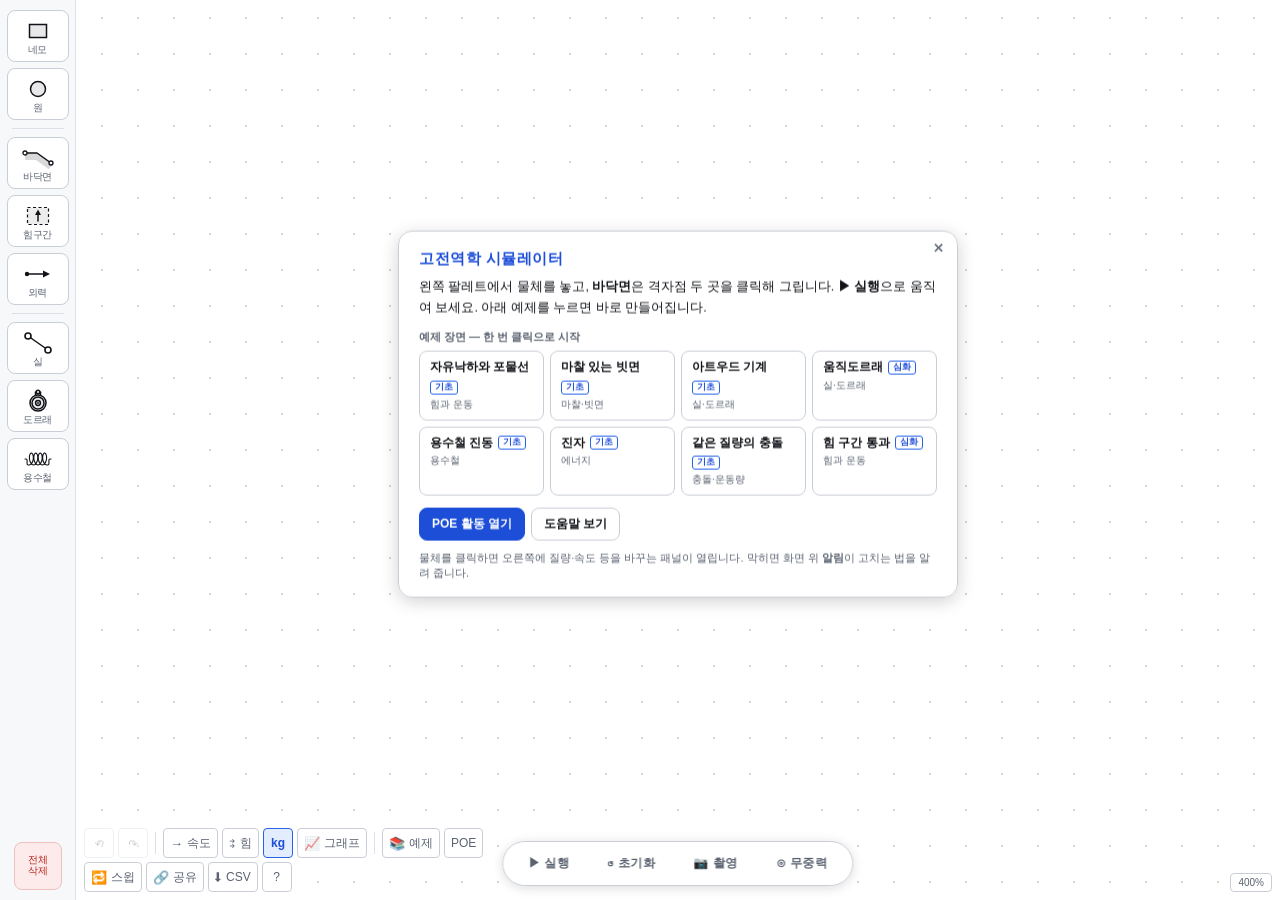
==== index.html @ 8aaa95f7 "Feat: 종합 교육용 웹앱으로 확장 — 안내·측정·그래프·POE·스윕·문서 (로드맵 1~4단계) 1단계 기반 - 이벤트 버스(events.js), 장면 DSL·직렬화(scene." ====
<!DOCTYPE html>
<html lang="ko">
<head>
  <meta charset="UTF-8">
  <meta name="viewport" content="width=device-width,initial-scale=1.0,user-scalable=no">
  <title>고전역학 시뮬레이터 — 중력·마찰·실/도르래·용수철 2D 물리 실험</title>

  <!-- ════════════════════════════════════════════════════════════════
       문서 정보 (검색 결과 · 링크 미리보기 · 브라우저 탭)
         canonical/og:url 은 절대 URL 이어야 미리보기가 동작한다.
       ════════════════════════════════════════════════════════════════ -->
  <meta name="description" content="캔버스에 물체·바닥면·빗면을 놓고 실·도르래·용수철·외력으로 이으면 중력·마찰·충돌·장력을 실시간으로 계산하는 2D 고전역학 시뮬레이터. 속도·힘 벡터와 시간 그래프, 예측·관찰·설명(POE) 활동, 수능 물리 문항 작도 규격 내보내기. 빌드 도구나 설치 없이 브라우저에서 바로 실행됩니다.">
  <meta name="keywords" content="고전역학 시뮬레이터,물리 시뮬레이션,뉴턴 역학,중력,마찰력,충돌,장력,도르래,용수철,훅의 법칙,빗면,운동량,역학적 에너지,수능 물리,물리 교육">
  <meta name="author" content="양세훈">
  <meta name="theme-color" content="#1d4ed8">
  <meta name="color-scheme" content="light">
  <link rel="canonical" href="https://shy.ai.kr/mechanics_simulation/">

  <!-- 파비콘 · 홈 화면 아이콘 -->
  <link rel="icon" href="assets/favicon.ico" sizes="any">
  <link rel="icon" type="image/png" sizes="32x32" href="assets/favicon-32.png">
  <link rel="apple-touch-icon" href="assets/apple-touch-icon.png">
  <meta name="apple-mobile-web-app-title" content="고전역학">

  <!-- Open Graph (카카오톡·페이스북 등 링크 미리보기) -->
  <meta property="og:type"        content="website">
  <meta property="og:site_name"   content="고전역학 시뮬레이터">
  <meta property="og:title"       content="고전역학 시뮬레이터">
  <meta property="og:description" content="물체를 놓고 실·도르래·용수철로 이으면 중력·마찰·충돌·장력을 실시간 계산합니다. 벡터·그래프·POE 활동. 수능 물리 문항 작도 규격.">
  <meta property="og:url"         content="https://shy.ai.kr/mechanics_simulation/">
  <meta property="og:image"       content="https://shy.ai.kr/mechanics_simulation/assets/og-image.png">
  <meta property="og:image:width"  content="1200">
  <meta property="og:image:height" content="630">
  <meta property="og:locale"      content="ko_KR">

  <!-- Twitter/X 카드 -->
  <meta name="twitter:card"        content="summary_large_image">
  <meta name="twitter:title"       content="고전역학 시뮬레이터">
  <meta name="twitter:description" content="중력·마찰·충돌·장력 실시간 계산. 빗면·실/도르래·용수철·외력. 벡터·그래프·POE. 수능 물리 문항 작도 규격.">
  <meta name="twitter:image"       content="https://shy.ai.kr/mechanics_simulation/assets/og-image.png">

  <!-- ════════════════════════════════════════════════════════════════
       스타일시트 (css/) — 링크 순서 = 캐스케이드 순서, responsive 는 마지막.
         ?v= 는 캐시 버스터 — 배포 때 날짜를 올리면 GitHub Pages 캐시가 갱신된다.
       ════════════════════════════════════════════════════════════════ -->
  <link rel="stylesheet" href="css/tokens.css?v=20260908c">        <!-- 디자인 토큰 -->
  <link rel="stylesheet" href="css/base.css?v=20260908c">          <!-- 리셋 · 레이아웃 -->
  <link rel="stylesheet" href="css/sidebar.css?v=20260908c">       <!-- 팔레트 -->
  <link rel="stylesheet" href="css/canvas.css?v=20260908c">        <!-- 캔버스 · 줌 · 실행 배지 · 배속 -->
  <link rel="stylesheet" href="css/controls.css?v=20260908c">      <!-- 하단 pill · 툴바 -->
  <link rel="stylesheet" href="css/panel.css?v=20260908c">         <!-- 속성 패널 -->
  <link rel="stylesheet" href="css/modal.css?v=20260908c">         <!-- 키패드 · 확인 대화상자 -->
  <link rel="stylesheet" href="css/overlays.css?v=20260908c">      <!-- 토스트 · 시작 카드 · 갤러리 · 상태 알림 · 도움말 -->
  <link rel="stylesheet" href="css/responsive.css?v=20260908c">    <!-- 모바일 (≤480px) -->
</head>
<body>

  <!-- 모바일 전용: 햄버거 버튼 + 사이드바 배경 딤 (데스크톱에서는 CSS로 숨김) -->
  <button id="hamburger-btn" aria-label="메뉴 열기"><span></span><span></span><span></span></button>
  <div id="sidebar-overlay"></div>

  <!-- 앱 래퍼 -->
  <div id="app-wrapper">

    <!-- 사이드바 (팔레트) -->
    <!-- 팔레트: 각 도구가 '무엇을 만드는지' 그대로 그린 아이콘 + 글자 라벨.
         아이콘은 캔버스 렌더와 같은 수능 작도 규격(검정 선 + 연회색 채움)으로 그려서
         버튼 모양과 실제로 생기는 요소가 일치하게 했다. -->
    <div id="sidebar-left">
      <div class="palette-item" data-type="rect" title="네모 물체 추가">
        <svg viewBox="0 0 32 26" aria-hidden="true">
          <rect x="7.5" y="6.5" width="17" height="13" class="fill"/>
        </svg>
        <span>네모</span>
      </div>
      <div class="palette-item" data-type="circle" title="원 물체 추가">
        <svg viewBox="0 0 32 26" aria-hidden="true">
          <circle cx="16" cy="13" r="7.5" class="fill"/>
        </svg>
        <span>원</span>
      </div>

      <div class="palette-separator"></div>

      <div class="palette-item" data-mode="floor_draw" title="바닥면 그리기 (두 격자점 클릭)">
        <svg viewBox="0 0 32 26" aria-hidden="true">
          <path d="M3 8 L15 8 L29 18" class="band"/>
          <path d="M3 8 L15 8 L29 18" class="line"/>
          <circle cx="3" cy="8" r="2" class="dot"/><circle cx="29" cy="18" r="2" class="dot"/>
        </svg>
        <span>바닥면</span>
      </div>
      <div class="palette-item" data-type="forceZone" title="힘 구간 추가 (구간 안에서 일정한 힘)">
        <svg viewBox="0 0 32 26" aria-hidden="true">
          <rect x="5.5" y="4.5" width="21" height="17" class="zone"/>
          <path d="M16 18 L16 10" class="line"/>
          <path d="M16 6.5 L19 12 L13 12 Z" class="solid"/>
        </svg>
        <span>힘구간</span>
      </div>
      <div class="palette-item" data-type="extforce" title="외력 추가 (실로 물체를 당김)">
        <svg viewBox="0 0 32 26" aria-hidden="true">
          <circle cx="5" cy="13" r="2.2" class="solid"/>
          <path d="M5 13 L22 13" class="line"/>
          <path d="M28 13 L21 16.4 L21 9.6 Z" class="solid"/>
        </svg>
        <span>외력</span>
      </div>

      <div class="palette-separator"></div>

      <div class="palette-item" data-mode="rope_draw" title="실 그리기 (앵커 두 곳 클릭)">
        <svg viewBox="0 0 32 26" aria-hidden="true">
          <path d="M6 6 L26 20" class="line"/>
          <circle cx="6" cy="6" r="3" class="anchor"/><circle cx="26" cy="20" r="3" class="anchor"/>
        </svg>
        <span>실</span>
      </div>
      <div class="palette-item" data-type="pulley" title="도르래 추가">
        <svg viewBox="0 0 32 26" aria-hidden="true">
          <path d="M13.5 4 L13.5 11 M18.5 4 L18.5 11" class="line"/>
          <circle cx="16" cy="4" r="1.8" class="fill"/>
          <circle cx="16" cy="15" r="8" class="fill"/>
          <circle cx="16" cy="15" r="6" class="line-only"/>
          <circle cx="16" cy="15" r="2.4" class="fill"/>
          <circle cx="16" cy="15" r="0.9" class="solid"/>
        </svg>
        <span>도르래</span>
      </div>
      <div class="palette-item" data-type="spring" title="용수철 추가">
        <svg viewBox="0 0 32 26" aria-hidden="true">
          <!-- 실제 렌더와 같은 svgCoil() 로 뽑은 코일 path (지그재그 아님) -->
          <path class="coil" d="M 3 13 L 3.936 13 Q 5.08 13 5.08 14.144 L 5.08 17.856 Q 5.08 19 6.224 19 L 7.16 19 L 8.584 18.543 L 9.834 17.243 L 10.76 15.296 L 11.265 13 L 11.313 10.704 L 10.939 8.757 L 10.242 7.457 L 9.37 7 L 8.498 7.457 L 7.801 8.757 L 7.427 10.704 L 7.475 13 L 7.98 15.296 L 8.906 17.243 L 10.156 18.543 L 11.58 19 L 13.004 18.543 L 14.254 17.243 L 15.18 15.296 L 15.685 13 L 15.733 10.704 L 15.359 8.757 L 14.662 7.457 L 13.79 7 L 12.918 7.457 L 12.221 8.757 L 11.847 10.704 L 11.895 13 L 12.4 15.296 L 13.326 17.243 L 14.576 18.543 L 16 19 L 17.424 18.543 L 18.674 17.243 L 19.6 15.296 L 20.105 13 L 20.153 10.704 L 19.779 8.757 L 19.082 7.457 L 18.21 7 L 17.338 7.457 L 16.641 8.757 L 16.267 10.704 L 16.315 13 L 16.82 15.296 L 17.746 17.243 L 18.996 18.543 L 20.42 19 L 21.844 18.543 L 23.094 17.243 L 24.02 15.296 L 24.525 13 L 24.573 10.704 L 24.199 8.757 L 23.502 7.457 L 22.63 7 L 21.758 7.457 L 21.061 8.757 L 20.687 10.704 L 20.735 13 L 21.24 15.296 L 22.166 17.243 L 23.416 18.543 L 24.84 19 L 25.776 19 Q 26.92 19 26.92 17.856 L 26.92 14.144 Q 26.92 13 28.064 13 L 29 13"/>
        </svg>
        <span>용수철</span>
      </div>
      <button id="btn-clear-all" class="sidebar-danger-btn" title="전체 삭제">전체<br>삭제</button>
    </div>

    <!-- 캔버스 래퍼 -->
    <div id="canvas-wrapper">
      <canvas id="gridCanvas"></canvas>
      <canvas id="mainCanvas"></canvas>
      <div id="zoom-indicator">100%</div>

      <!-- 상태 알림 (편집 상태 경고 + 고치는 법) — guide.js 가 채움 -->
      <div id="status-chip"></div>

      <!-- 시작 카드 (장면이 비었을 때만) — 갤러리는 guide.js 가 채움 -->
      <div id="start-guide">
        <span class="sg-x" id="sg-close" title="닫기">✕</span>
        <div class="sg-title">고전역학 시뮬레이터</div>
        <div class="sg-lead">왼쪽 팔레트에서 물체를 놓고, <b>바닥면</b>은 격자점 두 곳을 클릭해 그립니다. <b>▶ 실행</b>으로 움직여 보세요. 아래 예제를 누르면 바로 만들어집니다.</div>
        <div class="sg-sub">예제 장면 — 한 번 클릭으로 시작</div>
        <div class="gal-grid" id="sg-gallery"></div>
        <div class="sg-btns">
          <button class="sg-btn primary" id="sg-poe">POE 활동 열기</button>
          <button class="sg-btn" id="sg-help">도움말 보기</button>
        </div>
        <div class="sg-foot">물체를 클릭하면 오른쪽에 질량·속도 등을 바꾸는 패널이 열립니다. 막히면 화면 위 <b>알림</b>이 고치는 법을 알려 줍니다.</div>
      </div>

      <!-- 툴바 (왼쪽 아래): 실행취소 묶음(EDIT 만) · 표시 토글 · 공유 · 예제 · CSV · 도움말 -->
      <div id="tool-bar">
        <div id="undo-redo">
          <button id="btn-undo" class="ur-btn" title="실행 취소 (Ctrl+Z)" disabled>↶</button>
          <button id="btn-redo" class="ur-btn" title="다시 실행 (Ctrl+Y)" disabled>↷</button>
        </div>
        <div class="tb-sep"></div>
        <button class="tb-btn" id="tb-vectors" title="속도 벡터 표시/숨김 (v)"><span class="tb-ico">→</span>속도</button>
        <button class="tb-btn" id="tb-forces"  title="자유물체도 — 중력·수직항력·마찰력·장력·알짜힘 화살표"><span class="tb-ico">⇉</span>힘</button>
        <button class="tb-btn active" id="tb-labels" title="값 라벨(질량·k·힘) 표시/숨김 — 끄면 빈 문항 그림이 됩니다">kg</button>
        <button class="tb-btn" id="tb-graph"   title="시간 그래프 패널 (y·x·v·a·E – t) 열기/닫기"><span class="tb-ico">📈</span>그래프</button>
        <div class="tb-sep"></div>
        <button class="tb-btn" id="tb-gallery" title="예제 장면 갤러리 — 대표 상황 8개를 한 번에 불러옵니다"><span class="tb-ico">📚</span>예제</button>
        <button class="tb-btn" id="tb-poe"     title="예측·관찰·설명 (POE) — 오개념 진단 활동 24개 + 해설 8개">POE</button>
        <button class="tb-btn" id="tb-sweep"   title="파라미터 스윕 — 변수 하나를 여러 값으로 자동 반복해 표·그래프로"><span class="tb-ico">🔁</span>스윕</button>
        <button class="tb-btn" id="tb-share"   title="공유 링크 복사 — 이 장면이 URL 에 담깁니다"><span class="tb-ico">🔗</span>공유</button>
        <button class="tb-btn" id="tb-csv"     title="실행 중 기록된 시계열(위치·속도·가속도·에너지)을 CSV 로 저장"><span class="tb-ico">⬇</span>CSV</button>
        <button class="tb-btn" id="tb-help"    title="도움말 — 조작법·모드·단축키 (?)">?</button>
      </div>

      <!-- 하단 컨트롤 → 떠있는 mode-bar pill (canvas-wrapper 기준 absolute) -->
      <div id="controls-bottom">
        <button class="ctrl-btn" id="btn-run">▶ 실행</button>
        <button class="ctrl-btn" id="btn-reset">↺ 초기화</button>
        <button class="ctrl-btn" id="btn-capture">📷 촬영</button>
        <button class="ctrl-btn" id="btn-gravity">⊙ 무중력</button>
      </div>
    </div>

    <!-- 속성 패널 (기본 hidden) -->
    <div id="panel-right">
      <div class="panel-label">속성</div>
    </div>

  </div>

  <!-- ════════════════════════════════════════════════════════════════
       떠 있는 패널 — 도움말 · 장면 갤러리 (오른쪽 위, position:fixed)
       ════════════════════════════════════════════════════════════════ -->
  <div id="help-panel" class="fl-panel">
    <div class="tp-title"><span>도움말</span><span class="tp-close" id="help-close-btn">✕</span></div>
    <div class="hp-body">
      <div class="hp-h">1. 장면 만들기</div>
      <ul>
        <li>팔레트의 <b>네모 · 원</b>을 누르면 화면 가운데에 물체가 생깁니다. 끌어서 옮기고, 오른쪽 아래 점을 끌어 크기를 바꿉니다.</li>
        <li><b>바닥면</b>을 고른 뒤 격자점 두 곳을 클릭하면 선이 생깁니다. 왼쪽→오른쪽으로 그리면 윗면이 실체면입니다. 속성에서 곡선·마찰로 바꿀 수 있습니다.</li>
        <li><b>실</b>을 고른 뒤 앵커(●) 두 곳을 차례로 클릭합니다. 도르래 가장자리에 걸면 도르래를 지나는 실이 됩니다.</li>
        <li>물체를 클릭하면 오른쪽 패널에 질량·초기 속도·반발계수가 나옵니다. 값을 누르면 키패드가 열립니다.</li>
        <li>물체를 <b>바닥면 근처로 끌면</b> 그 면에 자석처럼 얹히고 빗면이면 기울어집니다.</li>
      </ul>
      <div class="hp-h">2. 실행</div>
      <table class="hp-t">
        <tr><td>▶ 실행</td><td>t = 0 부터 움직입니다. 다시 누르면 일시정지, 또 누르면 재개.</td></tr>
        <tr><td>↺ 초기화</td><td>실행 전 상태로 되돌립니다. 직전 실행의 궤적·그래프는 잔상으로 남습니다.</td></tr>
        <tr><td>배속</td><td>오른쪽 아래 버튼. 0.25x·0.5x 로 느리게, 100x 로 빠르게.</td></tr>
        <tr><td>⏭ 한 스텝</td><td>일시정지 중 1/60 초만 진행 — 충돌 순간을 한 컷씩.</td></tr>
        <tr><td>⊙ 무중력</td><td>중력을 끄고 켭니다.</td></tr>
        <tr><td>📷 촬영</td><td>흰 바탕·검정 선 SVG 로 저장 — 시험지에 그대로 붙일 수 있습니다.</td></tr>
      </table>
      <div class="hp-h">3. 툴바 (왼쪽 아래)</div>
      <table class="hp-t">
        <tr><td>📚 예제</td><td>대표 상황 8개 — 빗면·아트우드·움직도르래·용수철·진자·충돌·힘구간.</td></tr>
        <tr><td>→ 속도 · ⇉ 힘</td><td>속도 벡터 · 자유물체도(중력·수직항력·마찰력·장력·알짜힘).</td></tr>
        <tr><td>kg</td><td>값 라벨 켬/끔 — 끄고 촬영하면 값이 빠진 빈 문항 그림.</td></tr>
        <tr><td>📈 그래프</td><td>y·x·v·a·E – t 시간 그래프. 초기화 뒤 다시 실행하면 이전 실행이 점선으로 겹친다.</td></tr>
        <tr><td>POE</td><td>예측 → 관찰 → 설명. 오개념 진단 24문항 + 장면 해설 8개. 결과 CSV.</td></tr>
        <tr><td>🔁 스윕</td><td>변수 하나를 여러 값으로 자동 반복 → 표·그래프 (심화 탐구).</td></tr>
        <tr><td>🔗 공유</td><td>지금 장면을 링크로 복사. 붙여넣으면 그대로 열립니다.</td></tr>
        <tr><td>⬇ CSV</td><td>실행 중 기록된 시각·위치·속도·가속도·에너지를 표로 저장.</td></tr>
      </table>
      <div class="hp-h">4. 단축키와 조작</div>
      <table class="hp-t">
        <tr><td>더블클릭</td><td>네모·용수철·힘구간의 방향 전환</td></tr>
        <tr><td>길게 누르기</td><td>삭제 존이 나타납니다 — 거기로 끌어다 놓으면 삭제</td></tr>
        <tr><td>오른쪽 클릭</td><td>복제 · 방향 전환 · 삭제 메뉴</td></tr>
        <tr><td>Ctrl + Z / Y</td><td>실행 취소 / 다시 실행</td></tr>
        <tr><td>Esc</td><td>그리기 모드·패널 닫기</td></tr>
        <tr><td>휠 / 두 손가락</td><td>확대·축소</td></tr>
        <tr><td>빈 곳 드래그</td><td>화면 이동 (실행 중에도)</td></tr>
        <tr><td>?</td><td>이 도움말</td></tr>
      </table>
      <div class="hp-h">5. 막혔을 때</div>
      <ul>
        <li>실행했는데 아무 일도 없다면 화면 위쪽 <b>알림</b>을 보세요 — 무엇이 잘못됐는지와 고치는 법이 나옵니다.</li>
        <li>물체가 바닥을 뚫고 떨어지면 바닥면을 <b>반대 방향</b>으로 그렸을 가능성이 큽니다. 바닥면은 한쪽 면만 막습니다.</li>
        <li>무엇을 해 볼지 모르겠다면 <b>📚 예제</b>에서 하나를 골라 값을 바꿔 보세요.</li>
      </ul>
    </div>
  </div>

  <!-- POE 패널 (poe.js) — 왼쪽 위, 팔레트 옆 -->
  <div id="poe-panel" class="fl-panel">
    <div class="tp-title"><span>예측 · 관찰 · 설명</span><span class="tp-close" id="poe-close-btn">✕</span></div>
    <div id="poe-body"></div>
  </div>

  <!-- 파라미터 스윕 패널 (sweep.js) -->
  <div id="sweep-panel" class="fl-panel">
    <div class="tp-title"><span>파라미터 스윕</span><span class="tp-close" id="sweep-close-btn">✕</span></div>
    <div class="sw-form">
      <label>바꿀 대상 <select id="sweep-target"></select></label>
      <label>속성 <select id="sweep-prop"></select> <span id="sweep-cur" class="pp-note"></span></label>
      <div class="sw-row"><label>시작 <input type="number" id="sweep-from" step="any" value="1"></label><label>끝 <input type="number" id="sweep-to" step="any" value="5"></label><label>단계 <input type="number" id="sweep-steps" min="2" max="24" value="5"></label></div>
      <label>측정 물체 <select id="sweep-body"></select></label>
      <label>물리량 <select id="sweep-q"></select></label>
      <div class="sw-row"><label>언제 <select id="sweep-when"></select></label><label id="sweep-at-wrap">t = <input type="number" id="sweep-at" step="0.1" min="0.1" value="2"> s</label></div>
      <div class="sw-row"><button class="poe-btn poe-primary" id="sweep-run" type="button">스윕 실행</button><button class="poe-btn poe-small" id="sweep-csv" type="button">CSV</button></div>
    </div>
    <canvas id="sweep-canvas" width="340" height="150"></canvas>
    <div id="sweep-table"></div>
    <div class="pp-note">값마다 장면을 화면 없이 돌려 측정합니다. 표의 줄을 누르면 그 조건이 장면에 적용됩니다.</div>
  </div>

  <!-- 시간 그래프 패널 (graph.js) -->
  <div id="graph-panel" class="fl-panel">
    <div class="tp-title"><span>시간 그래프</span><span class="tp-close" id="graph-close-btn">✕</span></div>
    <div id="graph-tabs" class="g-tabs"></div>
    <canvas id="graph-canvas" width="340" height="190"></canvas>
    <div id="graph-legend" class="g-legend"></div>
    <div class="pp-note">y·x 는 물체 중심의 물리 좌표(격자 맨 아래 = 0), PE 기준은 가장 낮은 바닥면, a 는 한 스텝의 Δv/dt. 초기화하면 이 실행이 점선 잔상으로 남아 다음 실행과 비교됩니다.</div>
  </div>

  <div id="gallery-panel" class="fl-panel">
    <div class="tp-title"><span>예제 장면</span><span class="tp-close" id="gallery-close-btn">✕</span></div>
    <div class="gal-intro">누르면 지금 장면을 대신해 불러옵니다 (Ctrl+Z 로 되돌릴 수 있습니다).</div>
    <div class="gal-grid"></div>
  </div>

  <!-- 전역 토스트 -->
  <div id="toast"></div>

  <!-- ════════════════════════════════════════════════════════════════
       스크립트 (js/) — 클래식 스크립트, 선언 순서 = 의존 순서. 순서 변경 금지.
       ════════════════════════════════════════════════════════════════ -->
  <script src="js/config.js?v=20260908c"></script>        <!-- CONFIG · VIEWPORT · STATE · DOM 참조 -->
  <script src="js/events.js?v=20260908c"></script>        <!-- 이벤트 버스 -->
  <script src="js/coords.js?v=20260908c"></script>        <!-- 좌표 변환 -->
  <script src="js/svg-shapes.js?v=20260908c"></script>    <!-- 수능 작도 규격 도형 -->
  <script src="js/canvas.js?v=20260908c"></script>        <!-- 캔버스 초기화 · 격자 -->
  <script src="js/render.js?v=20260908c"></script>        <!-- 렌더 루프 -->
  <script src="js/elements.js?v=20260908c"></script>      <!-- 요소 클래스 -->
  <script src="js/hit-test.js?v=20260908c"></script>      <!-- 히트 테스트 -->
  <script src="js/interaction.js?v=20260908c"></script>   <!-- 포인터 · 키보드 -->
  <script src="js/ui-controls.js?v=20260908c"></script>   <!-- 팔레트 · 하단 버튼 · 배속 -->
  <script src="js/physics.js?v=20260908c"></script>       <!-- 물리 · 검증 -->
  <script src="js/series.js?v=20260908c"></script>        <!-- 시계열 기록 · CSV -->
  <script src="js/overlay.js?v=20260908c"></script>       <!-- 속도·힘 벡터 · 잔상 궤적 오버레이 -->
  <script src="js/capture.js?v=20260908c"></script>       <!-- SVG 촬영 -->
  <script src="js/modal.js?v=20260908c"></script>         <!-- 키패드 · 확인 대화상자 -->
  <script src="js/measure.js?v=20260908c"></script>       <!-- 측정값 (패널 하단, 실행 중 갱신) -->
  <script src="js/panel.js?v=20260908c"></script>         <!-- 속성 패널 -->
  <script src="js/history.js?v=20260908c"></script>       <!-- 실행취소 -->
  <script src="js/scene.js?v=20260908c"></script>         <!-- 장면 직렬화 · DSL · 뷰 맞춤 -->
  <script src="js/scenes.js?v=20260908c"></script>        <!-- 장면 갤러리 -->
  <script src="js/share.js?v=20260908c"></script>         <!-- 공유 링크 -->
  <script src="js/headless.js?v=20260908c"></script>      <!-- 화면 없이 장면 돌려 측정 -->
  <script src="js/poe-data.js?v=20260908c"></script>      <!-- POE 활동 데이터 -->
  <script src="js/poe.js?v=20260908c"></script>           <!-- POE 엔진 -->
  <script src="js/sweep.js?v=20260908c"></script>         <!-- 파라미터 스윕 -->
  <script src="js/graph.js?v=20260908c"></script>         <!-- 시간 그래프 패널 -->
  <script src="js/toolbar.js?v=20260908c"></script>       <!-- 표시 토글 -->
  <script src="js/guide.js?v=20260908c"></script>         <!-- 시작 카드 · 갤러리 · 상태 알림 · 도움말 · 토스트 -->
  <script src="js/boot.js?v=20260908c"></script>          <!-- 부트스트랩 -->
</body>
</html>
---- css/tokens.css ----
/* ════════════════════════════════════════════════════════════════
 * 디자인 토큰 (CSS Custom Properties)
 * ──────────────────────────────────────────────────────────────
 * 수능 지면(paper) 테마 — 2022~2026 수능 물리학 문항 그림은
 * 흰 바탕에 검정 선 + 회색 채움뿐이다. 캔버스를 그 지면과 똑같이
 * 맞추고, UI 크롬만 밝은 회색 계열로 둔다.
 * 토큰 이름은 형제 프로젝트 circuit_simulation 과 같다 — 두 앱이
 * 컴포넌트 CSS 를 그대로 나눠 쓸 수 있게. 예전 이름은 아래에서 별칭으로 유지.
 * ════════════════════════════════════════════════════════════════ */
:root {
  /* ── 배경 계열 ── */
  --bg-app:        #eceef1;   /* 앱 전체 배경 (지면 바깥) */
  --bg-stage:      #ffffff;   /* 캔버스 무대 = 흰 지면 */
  --bg-sidebar:    #f7f8fa;   /* 사이드바 */
  --bg-item:       #ffffff;   /* 사이드바 아이템 */
  --bg-panel:      rgba(255,255,255,0.98);   /* 속성 패널 */
  --bg-panel-deep: rgba(255,255,255,0.99);   /* 그래프·도움말 패널 */
  --bg-glass:      rgba(255,255,255,0.92);   /* 반투명 버튼 */
  --bg-popup:      rgba(255,255,255,0.99);   /* 값 입력 팝업 */
  --bg-ctx:        rgba(255,255,255,0.99);   /* 컨텍스트 메뉴 */

  /* ── 테두리 계열 ── */
  --border-dim:    #dde1e7;
  --border-base:   #c9ced6;
  --border-item:   #c9ced6;
  --border-active: #2563eb;
  --border-focus:  #3b82f6;

  /* ── 텍스트 계열 ── */
  --text-base:     #111318;   /* 본문 = 지면 잉크 */
  --text-dim:      #5a6270;
  --text-label:    #6b7482;
  --text-accent:   #1d4ed8;
  --text-accent2:  #2563eb;
  --text-title:    #1d4ed8;

  /* ── 상호작용 ── */
  --btn-h:         #e8ebf0;
  --sel-bg:        #e3edfd;

  /* ── 위험(삭제) 계열 ── */
  --danger-bg:     #fdeaea;
  --danger-border: #f0c0c0;
  --danger-text:   #b42318;

  /* ── 경고·성공 ── */
  --warn-bg:       #fff7e6;
  --warn-border:   #f0d9a8;
  --warn-text:     #8a5a00;
  --ok-bg:         #e6f4ec;
  --ok-border:     #b9e0cb;
  --ok-text:       #128a53;

  /* ── 지면 잉크 (캔버스 작도용 — JS 는 SN 토큰을 쓴다) ── */
  --ink:           #000000;
  --ink-fill:      #e8e8e8;

  /* ── 형태 ── */
  --radius-sm:  4px;
  --radius-md:  8px;
  --radius-lg:  10px;
  --radius-xl:  14px;
  --radius-pill: 36px;

  /* ── 효과 ── */
  --blur:        blur(12px);
  --shadow-panel: 0 2px 10px rgba(0,0,0,0.12);
  --shadow-float: 0 4px 18px rgba(0,0,0,0.18);

  /* ── 서체 — 수능 문항지 조판과 같은 계열 (HyhwpEQ 는 HWP 설치 기기에만) ── */
  --font:      'HyhwpEQ', 'HYhwpEQ', 'Malgun Gothic', '맑은 고딕', sans-serif;
  --font-mono: 'HyhwpEQ', 'HYhwpEQ', 'Malgun Gothic', '맑은 고딕', sans-serif;

  /* ── 레이아웃 치수 ── */
  --sidebar-w:   76px;
  --panel-w:     236px;
  --bottom-h:    56px;
  --btn-size:    36px;

  /* ── 예전 이름 (별칭) — 인라인 스타일·구 컴포넌트 호환 ── */
  --bg:       var(--bg-app);
  --surface:  var(--bg-sidebar);
  --surface2: var(--bg-item);
  --border:   var(--border-base);
  --text:     var(--text-base);
  --accent:   var(--text-accent2);
  --accent2:  var(--border-focus);
  --warn-fg:  var(--warn-text);
}
---- css/base.css ----
/* ════════════════════════════════════════════════════════════════
 * 1. 리셋 & 기본 레이아웃
 * ════════════════════════════════════════════════════════════════ */
*, *::before, *::after { box-sizing: border-box; margin: 0; padding: 0; }

html, body {
  width: 100%; height: 100%;
  overflow: hidden;
  background: var(--bg-app);
  color: var(--text-base);
  font-family: var(--font);
  font-size: 12px;
}

body { display: flex; flex-direction: column; height: 100dvh; }

/* 앱 래퍼: 사이드바 | 캔버스 | 속성 패널 */
#app-wrapper { display: flex; flex-direction: row; flex: 1; min-height: 0; }

button { font-family: var(--font); }
---- css/sidebar.css ----
/* ════════════════════════════════════════════════════════════════
 * 2. 사이드바 (팔레트)
 * ════════════════════════════════════════════════════════════════ */
#sidebar-left {
  width: var(--sidebar-w);
  flex-shrink: 0;
  background: var(--bg-sidebar);
  border-right: 1px solid var(--border-dim);
  display: flex; flex-direction: column; align-items: center;
  padding: 10px 0; gap: 6px;
  overflow-y: auto; overflow-x: hidden;
  z-index: 10;
  scrollbar-width: none;
}
#sidebar-left::-webkit-scrollbar { display: none; }

.palette-item {
  width: 62px; min-height: 52px;
  display: flex; flex-direction: column; align-items: center; justify-content: center;
  gap: 1px; padding: 4px 2px 3px;
  border-radius: var(--radius-md);
  cursor: pointer;
  border: 1px solid var(--border-item);
  background: var(--bg-item);
  color: var(--text-base);
  transition: background 0.12s, border-color 0.12s, transform 0.08s;
  user-select: none; touch-action: manipulation; position: relative;
}
/* 도구 아이콘 — 캔버스와 같은 작도 규격으로 그린다 */
.palette-item svg { width: 32px; height: 26px; display: block; flex: none; overflow: visible; }
.palette-item svg .fill      { fill: var(--ink-fill); stroke: currentColor; stroke-width: 1.5; }
.palette-item svg .coil      { fill: none; stroke: currentColor; stroke-width: 1.1; stroke-linecap: round; stroke-linejoin: round; }
.palette-item svg .line,
.palette-item svg .line-only { fill: none; stroke: currentColor; stroke-width: 1.5; stroke-linecap: round; stroke-linejoin: round; }
.palette-item svg .solid     { fill: currentColor; stroke: none; }
.palette-item svg .band      { fill: none; stroke: currentColor; stroke-width: 7; stroke-linecap: butt; stroke-linejoin: round; opacity: 0.16; transform: translateY(3.5px); }
.palette-item svg .zone      { fill: currentColor; fill-opacity: 0.08; stroke: currentColor; stroke-width: 1.2; stroke-dasharray: 3 2.5; }
.palette-item svg .dot       { fill: #ffffff; stroke: currentColor; stroke-width: 1.3; }
.palette-item svg .anchor    { fill: #ffffff; stroke: currentColor; stroke-width: 1.6; }
.palette-item > span { font-size: 9.5px; line-height: 1.1; letter-spacing: -0.02em; color: var(--text-dim); white-space: nowrap; pointer-events: none; }
.palette-item.active-mode > span { color: inherit; }
.palette-item:hover { background: var(--btn-h); border-color: var(--border-active); }
.palette-item.active-mode { background: var(--sel-bg); border: 1px solid var(--border-active); color: var(--text-accent); box-shadow: 0 0 0 2px rgba(37,99,235,0.18); }
.palette-item:active { transform: scale(0.88); }

.sidebar-danger-btn {
  width: 48px; height: 48px; flex-shrink: 0; margin-top: auto;
  display: flex; align-items: center; justify-content: center;
  border-radius: var(--radius-md); cursor: pointer;
  border: 1px solid var(--danger-border); background: var(--danger-bg); color: var(--danger-text);
  font-size: 9.5px; line-height: 1.15;
  transition: background 0.12s, border-color 0.12s, transform 0.08s;
  user-select: none; touch-action: manipulation; position: relative;
}
.sidebar-danger-btn:hover { background: #fbdada; border-color: #e09a9a; }
.sidebar-danger-btn:active { transform: scale(0.88); }

.palette-item[title]:hover::after,
.sidebar-danger-btn[title]:hover::after {
  content: attr(title);
  position: absolute; left: calc(100% + 8px); top: 50%; transform: translateY(-50%);
  background: var(--bg-ctx); color: var(--text-accent2);
  padding: 4px 8px; border-radius: var(--radius-sm); white-space: nowrap; font-size: 11px;
  pointer-events: none; z-index: 100; border: 1px solid var(--border-base);
  backdrop-filter: blur(8px); box-shadow: var(--shadow-panel);
}

.palette-separator { width: 52px; height: 1px; background: var(--border-dim); margin: 2px 0; }
---- css/canvas.css ----
/* ════════════════════════════════════════════════════════════════
 * 3. 캔버스 무대 + 그 위에 떠 있는 표시 (줌·실행 배지·배속)
 * ════════════════════════════════════════════════════════════════ */
#canvas-wrapper { flex: 1; overflow: hidden; position: relative; background: var(--bg-stage); }

#gridCanvas, #mainCanvas { position: absolute; top: 0; left: 0; display: block; }
#gridCanvas { z-index: 1; }
#mainCanvas { z-index: 2; }

/* 줌 레벨 표시 — 오른쪽 아래 */
#zoom-indicator {
  position: absolute; bottom: 8px; right: 8px; z-index: 5;
  background: var(--bg-glass); color: var(--text-dim);
  font-size: 10px; padding: 3px 7px; border-radius: var(--radius-sm);
  pointer-events: none; border: 1px solid var(--border-base); backdrop-filter: blur(8px);
}

/* 배속·한 스텝 — 오른쪽 아래, 줌 표시 위 (실행·일시정지 중에만 JS 가 보인다) */
.float-btn {
  position: absolute; right: 8px; z-index: 20;
  background: var(--bg-glass) !important; border: 1px solid var(--border-base) !important;
  color: var(--text-accent) !important; backdrop-filter: blur(8px);
  box-shadow: var(--shadow-panel); font-size: 11px !important; padding: 5px 10px !important;
}
#btn-speed { bottom: 36px; }
#btn-step  { bottom: 70px; }

/* 실행 상태 배지 — 상단 중앙 (EDIT 모드에서는 JS가 display:none) */
#run-indicator {
  position: absolute; top: 10px; left: 50%; transform: translateX(-50%); z-index: 21;
  display: none; align-items: center; gap: 6px;
  padding: 5px 12px 5px 10px; border-radius: var(--radius-pill);
  background: var(--bg-glass); border: 1px solid var(--border-base);
  backdrop-filter: var(--blur); box-shadow: 0 2px 12px rgba(0,0,0,0.14);
  font-size: 11px; letter-spacing: 0.02em; pointer-events: none; white-space: nowrap;
}
#run-indicator .ri-dot { width: 8px; height: 8px; border-radius: 50%; flex: none; background: currentColor; box-shadow: 0 0 8px currentColor; }
#run-indicator .ri-time { color: var(--text-dim); font-variant-numeric: tabular-nums; font-feature-settings: 'tnum'; }
#run-indicator.is-running { color: #10b981; border-color: rgba(16,185,129,0.45); }
#run-indicator.is-running .ri-dot { animation: ri-pulse 1.1s ease-in-out infinite; }
#run-indicator.is-paused  { color: #d97706; border-color: rgba(217,119,6,0.45); }
@keyframes ri-pulse { 0%, 100% { opacity: 1; transform: scale(1); } 50% { opacity: 0.35; transform: scale(0.8); } }
@media (prefers-reduced-motion: reduce) { #run-indicator.is-running .ri-dot { animation: none; } }
---- css/controls.css ----
/* ════════════════════════════════════════════════════════════════
 * 4. 하단 컨트롤 pill + 왼쪽 아래 툴바
 * ════════════════════════════════════════════════════════════════ */
#controls-bottom {
  position: absolute; bottom: 14px; left: 50%; transform: translateX(-50%); z-index: 20;
  display: flex; align-items: center; gap: 4px;
  background: var(--bg-glass); border: 1px solid var(--border-base); border-radius: var(--radius-pill);
  padding: 5px 8px; backdrop-filter: var(--blur); box-shadow: 0 2px 12px rgba(0,0,0,0.14);
}
.ctrl-btn {
  padding: 7px 16px; height: auto; min-height: 0;
  background: transparent; border: 1px solid transparent; color: var(--text-dim);
  border-radius: 28px; cursor: pointer; font-size: 12px; font-weight: 700; letter-spacing: 0.5px;
  transition: all 0.18s; white-space: nowrap; touch-action: manipulation;
}
.ctrl-btn:hover:not(.active) { color: var(--text-accent2); background: var(--btn-h); }
.ctrl-btn:disabled { opacity: 0.35; cursor: not-allowed; }
.ctrl-btn.active { background: var(--sel-bg); border-color: var(--border-active); color: var(--text-accent); }

/* 툴바 — 왼쪽 아래. 실행취소 묶음(EDIT 만) + 표시 토글 + 공유·예제·CSV·도움말 */
#tool-bar {
  position: absolute; bottom: 8px; left: 8px; z-index: 20;
  display: flex; align-items: center; gap: 4px; flex-wrap: wrap;
  /* 가운데 pill(약 360px)과 겹치지 않게 왼쪽 절반 안에서 줄바꿈 */
  max-width: calc(50% - 190px); min-width: 230px;
}
#undo-redo { display: flex; gap: 4px; }
.tb-sep { width: 1px; height: 22px; background: var(--border-dim); margin: 0 3px; }
.ur-btn, .tb-btn {
  height: 30px; min-width: 30px; padding: 0 6px;
  display: flex; align-items: center; justify-content: center; gap: 4px;
  background: var(--bg-glass); border: 1px solid var(--border-base); border-radius: var(--radius-sm);
  color: var(--text-dim); font-size: 12px; line-height: 1; cursor: pointer;
  backdrop-filter: blur(8px); transition: all 0.18s; touch-action: manipulation; white-space: nowrap;
}
.ur-btn { font-size: 17px; }
.ur-btn:hover:not(:disabled), .tb-btn:hover:not(:disabled) { color: var(--text-accent2); border-color: var(--border-active); background: #fff; }
.ur-btn:disabled { opacity: 0.3; cursor: not-allowed; }
.ur-btn:active:not(:disabled), .tb-btn:active { transform: scale(0.92); }
.tb-btn.active { background: var(--sel-bg); border-color: var(--border-active); color: var(--text-accent); font-weight: 700; }
.tb-btn .tb-ico { font-size: 13px; }
---- css/panel.css ----
/* ════════════════════════════════════════════════════════════════
 * 5. 속성 패널 (오른쪽)
 * ════════════════════════════════════════════════════════════════ */
#panel-right {
  width: var(--panel-w); flex-shrink: 0;
  background: var(--bg-panel); border-left: 1px solid var(--border-base);
  display: none; flex-direction: column; gap: 8px; padding: 12px 14px;
  overflow-y: auto; z-index: 10; font-size: 11px;
  backdrop-filter: var(--blur); box-shadow: var(--shadow-panel);
}
.panel-label { color: var(--text-title); font-size: 10px; font-weight: 700; text-transform: uppercase; letter-spacing: 1px; margin-top: 4px; }
.panel-input {
  width: 100%; background: var(--bg-item); border: 1px solid var(--border-base); color: var(--text-accent);
  padding: 4px 6px; border-radius: var(--radius-sm); font-family: var(--font); font-size: 11px;
}
.panel-input:focus { outline: none; border-color: var(--border-focus); }
.panel-btn {
  width: 100%; background: var(--bg-glass); border: 1px solid var(--border-base); color: var(--text-accent);
  padding: 6px; border-radius: var(--radius-sm); cursor: pointer; font-size: 11px; text-align: center; min-height: 32px;
  transition: background 0.12s, border-color 0.12s;
}
.panel-btn:hover { background: var(--btn-h); border-color: var(--border-active); }
.panel-btn.danger { background: var(--danger-bg); border-color: var(--danger-border); color: var(--danger-text); }
.panel-btn.danger:hover { background: #fbdada; }

/* 측정값 표 — 실행 중 갱신되는 읽기 전용 행 */
.pp-meas { border-top: 1px solid var(--border-dim); padding-top: 6px; display: flex; flex-direction: column; gap: 3px; }
.pp-row { display: flex; justify-content: space-between; gap: 8px; font-size: 11px; line-height: 1.45; }
.pp-row .pp-k { color: var(--text-label); white-space: nowrap; }
.pp-row .pp-v { color: var(--text-base); font-variant-numeric: tabular-nums; text-align: right; }
.pp-row .pp-v.dim { color: var(--text-dim); }
.pp-badge { display: inline-block; font-size: 9.5px; padding: 1px 6px; border-radius: 8px; border: 1px solid var(--border-base); color: var(--text-dim); margin-left: 4px; }
.pp-badge.ok { border-color: var(--ok-border); color: var(--ok-text); background: var(--ok-bg); }
.pp-badge.warn { border-color: var(--warn-border); color: var(--warn-text); background: var(--warn-bg); }
.pp-note { color: var(--text-dim); font-size: 10px; margin-top: 1px; line-height: 1.45; }
---- css/modal.css ----
/* ════════════════════════════════════════════════════════════════
 * 6. 모달 (숫자 키패드 / 확인 다이얼로그) — 공용 컴포넌트
 * ════════════════════════════════════════════════════════════════ */
.modal-overlay {
  position: fixed; inset: 0; z-index: 500;
  background: rgba(17,19,24,0.32); backdrop-filter: var(--blur);
  display: flex; align-items: center; justify-content: center; padding: 16px;
}
.modal-dialog {
  background: var(--bg-panel-deep); border: 1px solid var(--border-base); border-radius: var(--radius-xl);
  box-shadow: var(--shadow-float); padding: 16px; width: 100%; max-width: 280px;
  display: flex; flex-direction: column; gap: 8px; color: var(--text-base);
}
.modal-keypad-display {
  background: var(--bg-item); border: 1px solid var(--border-base); border-radius: var(--radius-sm);
  color: var(--text-accent); font-size: 20px; text-align: right; padding: 10px 12px; min-height: 20px;
  letter-spacing: 1px; word-break: break-all;
}
.modal-keypad-hint { color: var(--text-dim); font-size: 10px; text-align: right; }
.modal-keypad-grid { display: grid; grid-template-columns: repeat(3, 1fr); gap: 6px; margin-top: 4px; }
.modal-keypad-actions { display: grid; grid-template-columns: repeat(2, 1fr); gap: 6px; }
.modal-keypad-key {
  background: var(--bg-item); border: 1px solid var(--border-base); color: var(--text-base);
  border-radius: var(--radius-sm); padding: 12px 0; font-size: 15px; cursor: pointer;
  touch-action: manipulation; user-select: none; transition: background 0.12s, border-color 0.12s;
}
.modal-keypad-key:hover { background: var(--btn-h); border-color: var(--border-active); }
.modal-keypad-key:active { transform: scale(0.94); }
.modal-keypad-key-sign { color: var(--text-accent); font-weight: 700; letter-spacing: 0; }
.modal-message { font-size: 12px; line-height: 1.5; color: var(--text-base); white-space: pre-line; padding: 4px 0 8px; }
.modal-footer { display: grid; grid-template-columns: repeat(2, 1fr); gap: 8px; margin-top: 4px; }
.modal-btn {
  background: #fff; border: 1px solid var(--border-base); color: var(--text-base);
  padding: 8px; border-radius: var(--radius-md); cursor: pointer; font-size: 12px; font-weight: 700;
  touch-action: manipulation; transition: background 0.12s, border-color 0.12s;
}
.modal-btn:hover { background: var(--btn-h); border-color: var(--border-active); }
.modal-btn-accent { background: var(--text-accent); border-color: var(--text-accent); color: #fff; }
.modal-btn-accent:hover { background: #1e40af; }
.modal-btn-danger { background: var(--danger-text); border-color: var(--danger-text); color: #fff; }
.modal-btn-danger:hover { filter: brightness(0.92); }
---- css/overlays.css ----
/* ════════════════════════════════════════════════════════════════
 * 7. 오버레이 — 토스트 · 시작 카드 · 갤러리 · 상태 알림 · 도움말 (guide.js)
 * ════════════════════════════════════════════════════════════════ */
#toast {
  position: fixed; top: 16px; left: 50%; transform: translateX(-50%);
  padding: 9px 20px; border-radius: 8px; font-size: 12px; font-weight: 700;
  z-index: 9999; opacity: 0; pointer-events: none; transition: opacity 0.3s;
  max-width: min(560px, calc(100% - 32px)); text-align: center; line-height: 1.45;
  box-shadow: var(--shadow-panel);
  background: var(--warn-bg); border: 1px solid var(--warn-border); color: var(--warn-text);
}
#toast.ok  { background: var(--ok-bg);  border-color: var(--ok-border);  color: var(--ok-text); }
#toast.err { background: var(--danger-bg); border-color: var(--danger-border); color: var(--danger-text); }
#toast.visible { opacity: 1; }

/* ── 시작 카드 ── */
#start-guide {
  position: absolute; left: 50%; top: 46%; transform: translate(-50%,-50%);
  z-index: 24; width: min(560px, calc(100% - 40px)); display: none;
  background: var(--bg-panel-deep); border: 1px solid var(--border-base); border-radius: var(--radius-xl);
  padding: 18px 20px 16px; backdrop-filter: var(--blur); box-shadow: var(--shadow-float);
  color: var(--text-base);
}
#start-guide.visible { display: block; }
#start-guide .sg-title { font-size: 15px; font-weight: 700; color: var(--text-accent); margin-bottom: 8px; letter-spacing: 0.5px; }
#start-guide .sg-lead  { font-size: 12.5px; line-height: 1.65; }
#start-guide .sg-sub   { font-size: 11px; color: var(--text-dim); margin: 12px 0 6px; font-weight: 700; }
#start-guide .sg-btns  { display: flex; flex-wrap: wrap; gap: 6px; margin-top: 12px; }
#start-guide .sg-btn {
  font-size: 12px; font-weight: 600; padding: 7px 12px; border-radius: 8px;
  border: 1px solid var(--border-base); background: #fff; color: var(--text-base); cursor: pointer;
}
#start-guide .sg-btn:hover { border-color: var(--border-active); background: var(--btn-h); }
#start-guide .sg-btn.primary { background: var(--text-accent); border-color: var(--text-accent); color: #fff; }
#start-guide .sg-btn.primary:hover { background: #1e40af; }
#start-guide .sg-foot { font-size: 11px; color: var(--text-dim); margin-top: 10px; }
#start-guide .sg-x { position: absolute; right: 12px; top: 10px; cursor: pointer; color: var(--text-dim); font-size: 12px; }
#start-guide .sg-x:hover { color: var(--text-accent); }

/* ── 갤러리 그리드 (시작 카드·갤러리 패널 공용) ── */
.gal-grid { display: grid; grid-template-columns: repeat(auto-fill, minmax(118px, 1fr)); gap: 6px; }
.gal-item {
  text-align: left; padding: 8px 10px; border-radius: 8px; cursor: pointer;
  border: 1px solid var(--border-base); background: #fff; color: var(--text-base);
  display: flex; flex-direction: column; gap: 3px;
}
.gal-item:hover { border-color: var(--border-active); background: var(--btn-h); }
.gal-item.current { background: var(--sel-bg); border-color: var(--border-active); }
.gal-title { font-size: 12px; font-weight: 700; line-height: 1.3; display: flex; align-items: center; gap: 5px; flex-wrap: wrap; }
.gal-lv { font-size: 9px; color: var(--text-accent); border: 1px solid var(--border-active); border-radius: 3px; padding: 0 4px; white-space: nowrap; font-weight: 600; }
.gal-tag { font-size: 10px; color: var(--text-dim); }
.gal-desc { font-size: 10.5px; color: var(--text-dim); line-height: 1.45; margin-top: 2px; }

/* ── 상태 알림 (validateAll 경고) ── */
#status-chip {
  position: absolute; left: 50%; top: 12px; transform: translateX(-50%);
  z-index: 25; display: none; max-width: min(560px, calc(100% - 32px));
  padding: 8px 30px 8px 12px; border-radius: 9px; font-size: 11.5px; line-height: 1.5;
  background: var(--warn-bg); border: 1px solid var(--warn-border); color: var(--warn-text); box-shadow: var(--shadow-panel);
}
#status-chip.visible { display: block; }
#status-chip .chip-msg { font-weight: 700; }
#status-chip .chip-hint { margin-top: 3px; opacity: 0.92; }
#status-chip .chip-x { position: absolute; right: 9px; top: 7px; cursor: pointer; opacity: 0.6; font-size: 11px; }
#status-chip .chip-x:hover { opacity: 1; }

/* ── 떠 있는 패널 공통 (도움말·갤러리·그래프) ── */
.fl-panel {
  position: fixed; right: 12px; top: 12px; z-index: 60; width: 360px; max-height: calc(100dvh - 24px);
  overflow-y: auto; display: none;
  background: var(--bg-panel-deep); border: 1px solid var(--border-base); border-radius: 12px;
  padding: 12px 14px 16px; backdrop-filter: var(--blur); box-shadow: var(--shadow-float);
  font-size: 12px; color: var(--text-base); line-height: 1.6;
}
.fl-panel.visible { display: block; }
.fl-panel .tp-title {
  font-size: 12px; color: var(--text-accent); font-weight: 700; letter-spacing: 1px;
  border-bottom: 1px solid var(--border-dim); padding-bottom: 7px; margin-bottom: 10px;
  display: flex; justify-content: space-between; align-items: center;
}
.fl-panel .tp-close { cursor: pointer; color: var(--text-dim); font-size: 12px; }
.fl-panel .tp-close:hover { color: var(--text-accent); }

/* 도움말 본문 */
#help-panel .hp-h { font-weight: 700; color: var(--text-accent); margin: 12px 0 5px; font-size: 12px; }
#help-panel .hp-h:first-child { margin-top: 0; }
#help-panel ul { margin: 0; padding-left: 17px; }
#help-panel li { margin-bottom: 4px; }
#help-panel .hp-t { border-collapse: collapse; width: 100%; }
#help-panel .hp-t td { border-bottom: 1px solid var(--border-dim); padding: 4px 6px; vertical-align: top; }
#help-panel .hp-t td:first-child { white-space: nowrap; font-weight: 700; color: var(--text-accent2); width: 1%; }

/* 갤러리 패널 */
#gallery-panel { width: 400px; }
#gallery-panel .gal-grid { grid-template-columns: repeat(2, 1fr); }
#gallery-panel .gal-intro { color: var(--text-dim); font-size: 11px; margin-bottom: 8px; }

/* ── 시간 그래프 패널 (graph.js) ── */
#graph-panel { top: auto; bottom: 106px; right: 12px; width: 372px; max-height: none; padding-bottom: 12px; }
#graph-canvas { display: block; width: 100%; height: 190px; border: 1px solid var(--border-dim); border-radius: 6px; background: #fff; }
.g-tabs { display: flex; flex-wrap: wrap; gap: 3px; margin-bottom: 8px; }
.g-tab { font-size: 10.5px; padding: 2px 8px; border: 1px solid var(--border-dim); border-radius: 10px; background: #fff; color: var(--text-dim); cursor: pointer; }
.g-tab:hover { border-color: var(--border-active); }
.g-tab.on { border-color: var(--border-active); color: var(--text-accent); font-weight: 700; background: var(--sel-bg); }
.g-legend { display: flex; flex-wrap: wrap; gap: 4px 8px; margin-top: 7px; align-items: center; font-size: 10.5px; }
.g-tog { font-size: 10.5px; padding: 1px 8px 1px 6px; border: 1px solid var(--border-dim); border-radius: 10px; background: #fff; color: var(--text-dim); cursor: pointer; display: inline-flex; align-items: center; gap: 5px; }
.g-tog::before { content: ''; width: 9px; height: 9px; border-radius: 50%; background: var(--c, #999); opacity: 0.35; }
.g-tog.on { color: var(--text-base); border-color: var(--border-base); }
.g-tog.on::before { opacity: 1; }
.g-tog.small::before { display: none; }
.g-key { display: inline-flex; align-items: center; gap: 5px; color: var(--text-dim); }
.g-key::before { content: ''; width: 12px; height: 2px; background: var(--c, #999); }
.g-key.ghost::before { background: #9aa1ab; }

/* ── POE 패널 (poe.js) — 왼쪽 위, 팔레트 옆 ── */
#poe-panel { right: auto; left: calc(var(--sidebar-w) + 12px); width: 340px; max-height: calc(100dvh - 120px); }
.poe-intro, .poe-dim { color: var(--text-dim); font-size: 11px; margin: 4px 0 8px; line-height: 1.5; }
.poe-tabs { display: flex; flex-wrap: wrap; gap: 4px; margin: 2px 0 8px; }
.poe-tab { font-size: 10px; padding: 2px 8px; border: 1px solid var(--border-dim); border-radius: 10px; background: #fff; color: var(--text-dim); cursor: pointer; }
.poe-tab:hover { border-color: var(--border-active); }
.poe-tab.on { border-color: var(--border-active); color: var(--text-accent); font-weight: 700; background: var(--sel-bg); }
.poe-item { display: flex; align-items: center; gap: 8px; padding: 7px 8px; border-radius: 6px; cursor: pointer; border: 1px solid transparent; }
.poe-item:hover { background: var(--btn-h); border-color: var(--border-active); }
.poe-lv { font-size: 9px; color: var(--text-accent); border: 1px solid var(--border-active); border-radius: 3px; padding: 0 5px; white-space: nowrap; }
.poe-title { flex: 1; font-weight: 600; }
.poe-mark.ok { color: var(--ok-text); } .poe-mark.no { color: var(--danger-text); }
.poe-head { display: flex; align-items: center; gap: 8px; margin-bottom: 6px; }
.poe-steps { display: flex; gap: 6px; margin: 4px 0 10px; }
.poe-step { font-size: 10px; color: var(--text-dim); border-bottom: 2px solid var(--border-dim); padding: 2px 6px; }
.poe-step.on { color: var(--text-accent); border-bottom-color: var(--border-active); font-weight: 700; }
.poe-q { font-size: 12.5px; margin: 6px 0 10px; line-height: 1.55; }
.poe-opts { display: flex; flex-direction: column; gap: 6px; margin-bottom: 10px; }
.poe-btn { font-size: 12px; text-align: left; padding: 7px 10px; border-radius: 6px; border: 1px solid var(--border-base); background: #fff; color: var(--text-base); cursor: pointer; line-height: 1.4; }
.poe-btn:hover { border-color: var(--border-active); background: var(--btn-h); }
.poe-btn.picked { background: var(--sel-bg); border-color: var(--border-active); font-weight: 700; }
.poe-btn.poe-primary { background: var(--text-accent); color: #fff; border-color: var(--text-accent); text-align: center; font-weight: 700; width: 100%; }
.poe-btn.poe-primary:hover { background: #1e40af; }
.poe-btn.poe-small { font-size: 10.5px; padding: 3px 8px; }
.poe-verdict { font-weight: 700; padding: 8px 10px; border-radius: 6px; margin-bottom: 8px; }
.poe-verdict.ok { background: var(--ok-bg); color: var(--ok-text); } .poe-verdict.no { background: var(--danger-bg); color: var(--danger-text); }
.poe-tag { background: var(--warn-bg); color: var(--warn-text); border-radius: 6px; padding: 6px 10px; margin-bottom: 8px; font-size: 11.5px; line-height: 1.5; }
.poe-explain { margin: 8px 0; line-height: 1.6; }
.poe-answer { background: var(--ok-bg); color: #0f6b42; border: 1px solid var(--ok-border); border-radius: 6px; padding: 7px 10px; margin-bottom: 6px; font-weight: 700; font-size: 12px; line-height: 1.5; }
.poe-yours { background: var(--btn-h); color: var(--text-dim); border-radius: 6px; padding: 6px 10px; margin-bottom: 6px; font-size: 11.5px; line-height: 1.5; }
.poe-endbtns { display: flex; gap: 6px; margin: 10px 0 8px; }
.poe-endbtns .poe-btn { flex: 1; text-align: center; }
.poe-progress { font-size: 11px; color: var(--text-dim); margin: 10px 0 4px; }
.poe-bar { height: 5px; border-radius: 3px; background: var(--border-dim); margin-top: 5px; overflow: hidden; }
.poe-bar-fill { height: 100%; background: var(--text-accent); border-radius: 3px; transition: width 0.25s; }
.poe-foot { display: flex; align-items: center; gap: 6px; margin-top: 10px; }
.poe-steps-list { margin: 0 0 8px; padding-left: 18px; line-height: 1.6; }
.poe-steps-list li { margin-bottom: 5px; }
table.poe-truth { border-collapse: collapse; margin: 6px 0 10px; font-size: 11.5px; width: 100%; }
table.poe-truth th, table.poe-truth td { border: 1px solid var(--border-base); padding: 3px 8px; text-align: center; }
table.poe-truth th { background: var(--bg-sidebar); color: var(--text-label); font-weight: 600; font-size: 10.5px; }
table.poe-truth tr.click { cursor: pointer; } table.poe-truth tr.click:hover td { background: var(--btn-h); }
table.poe-truth tr.on td { background: var(--sel-bg); font-weight: 700; }

/* ── 스윕 패널 ── */
#sweep-panel { right: auto; left: calc(var(--sidebar-w) + 12px); width: 372px; max-height: calc(100dvh - 120px); }
#sweep-panel.beside { left: calc(var(--sidebar-w) + 12px + 352px); }
.sw-form { display: flex; flex-direction: column; gap: 6px; margin-bottom: 8px; font-size: 11px; }
.sw-form label { display: flex; align-items: center; gap: 6px; color: var(--text-label); flex: 1; }
.sw-form select, .sw-form input { flex: 1; min-width: 0; font-family: var(--font); font-size: 11px; padding: 3px 5px; border: 1px solid var(--border-base); border-radius: var(--radius-sm); background: #fff; color: var(--text-base); }
.sw-form input[type=number] { width: 58px; flex: none; }
.sw-row { display: flex; gap: 8px; align-items: center; }
#sweep-canvas { display: block; width: 100%; height: 150px; border: 1px solid var(--border-dim); border-radius: 6px; background: #fff; margin-bottom: 6px; }
---- css/responsive.css ----
/* ════════════════════════════════════════════════════════════════
 * 9. 반응형 — 모바일 전용 요소 (기본 숨김) + ≤480px 레이아웃
 *    항상 마지막에 링크한다 (@media 오버라이드).
 * ════════════════════════════════════════════════════════════════ */
#hamburger-btn, #sidebar-overlay { display: none; }

@media (max-width: 480px) {
  /* 사이드바: 슬라이드 오버레이 */
  #sidebar-left {
    position: fixed; left: 0; top: 0; bottom: 0; width: 84px; z-index: 200;
    transform: translateX(-100%); transition: transform 0.25s cubic-bezier(0.32,0.72,0,1);
    box-shadow: 4px 0 24px rgba(0,0,0,0.18); padding: 56px 0 12px 0;
  }
  #sidebar-left.mobile-open { transform: translateX(0); }
  #sidebar-overlay { display: none; position: fixed; inset: 0; z-index: 199; background: rgba(0,0,0,0.32); }
  #sidebar-overlay.visible { display: block; }
  #hamburger-btn {
    display: flex; position: fixed; top: 10px; left: 10px; z-index: 201;
    width: 40px; height: 40px; border-radius: var(--radius-lg);
    background: var(--bg-glass); border: 1px solid var(--border-base);
    flex-direction: column; align-items: center; justify-content: center; gap: 5px;
    cursor: pointer; backdrop-filter: blur(8px); box-shadow: var(--shadow-panel);
  }
  #hamburger-btn span { display: block; width: 20px; height: 2px; background: var(--text-accent); border-radius: 1px; }

  /* 하단 pill: 축소 / 툴바는 pill 위 한 줄 */
  .ctrl-btn { font-size: 11px; padding: 6px 10px; }
  #controls-bottom { bottom: 10px; padding: 4px 6px; gap: 2px; max-width: calc(100% - 16px); }
  #tool-bar { bottom: 58px; left: 6px; right: 6px; max-width: none; }
  #btn-speed { bottom: 100px; }
  #btn-step  { bottom: 134px; }

  /* 상단 배지·알림은 햄버거를 피해 오른쪽으로 */
  #run-indicator, #status-chip { left: auto; right: 10px; transform: none; max-width: calc(100% - 64px); }

  /* 속성 패널: 바텀시트 */
  #panel-right {
    position: fixed; bottom: 0; right: 0; left: 0; width: 100% !important; max-height: 60vh;
    overflow-y: auto; z-index: 180; border-top: 1px solid var(--border-base); border-left: none;
    border-radius: 18px 18px 0 0; padding: 16px 18px 24px;
  }

  /* 떠 있는 패널: 화면 폭에 맞춤 */
  .fl-panel, #gallery-panel { left: 8px; right: 8px; width: auto; top: 58px; max-height: calc(100dvh - 130px); }
  #graph-panel { top: auto; bottom: 100px; max-height: 44vh; }
  #graph-canvas { height: 130px; }
  #poe-panel, #sweep-panel { left: 8px; }
  #start-guide { top: 44%; }
  .gal-grid, #gallery-panel .gal-grid { grid-template-columns: repeat(2, 1fr); }
}
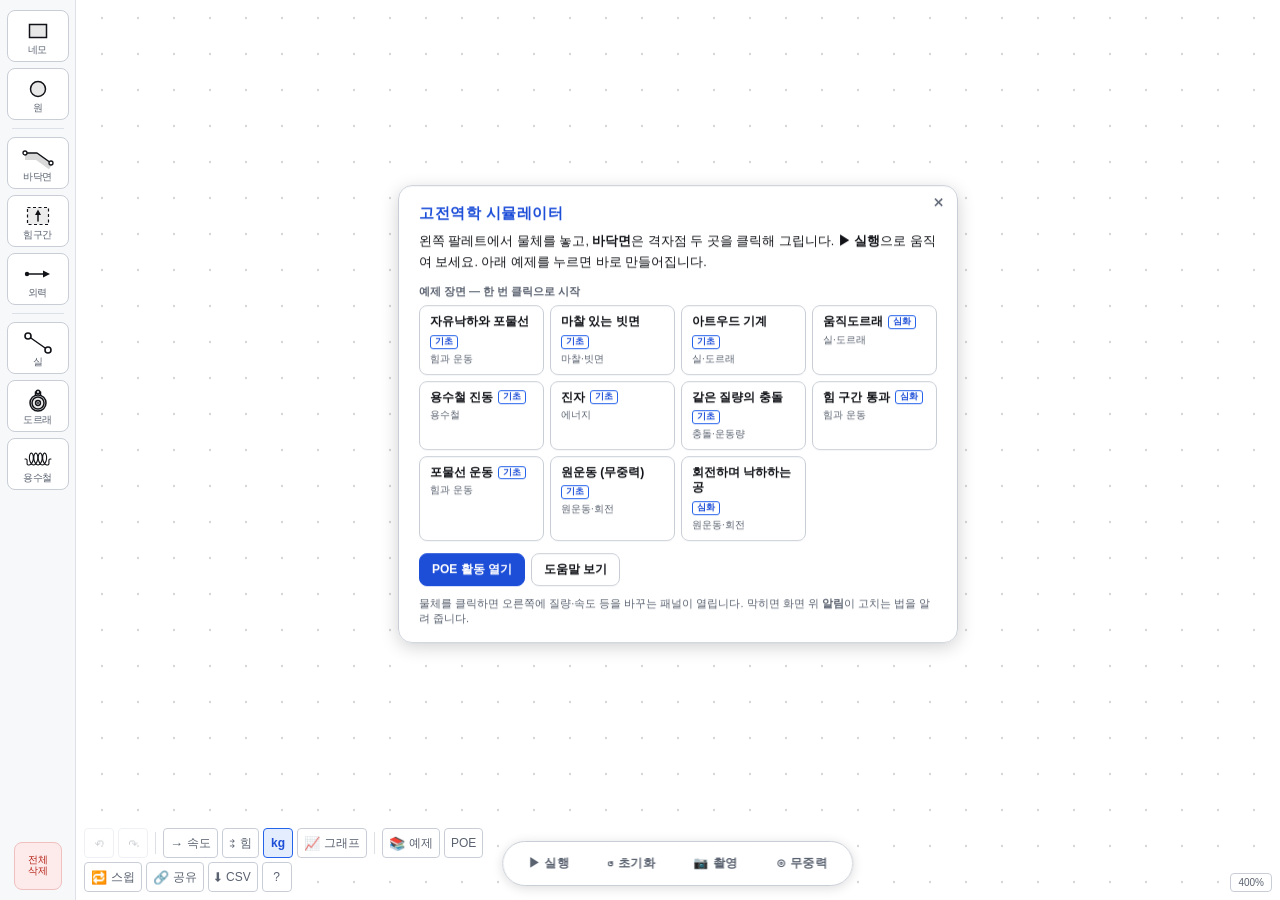
==== commit 585daa86: "Feat: 포물선 · 원운동 · 회전 낙하 — 장면 3, POE 8문항(새 분류 원운동·회전), 해설 3, ω₀ 속성 - 원 물체에 초기 각속도 omega0 (rad/s, 양수 =" ====
--- a/index.html
+++ b/index.html
@@ -43,15 +43,15 @@
        스타일시트 (css/) — 링크 순서 = 캐스케이드 순서, responsive 는 마지막.
          ?v= 는 캐시 버스터 — 배포 때 날짜를 올리면 GitHub Pages 캐시가 갱신된다.
        ════════════════════════════════════════════════════════════════ -->
-  <link rel="stylesheet" href="css/tokens.css?v=20260908c">        <!-- 디자인 토큰 -->
-  <link rel="stylesheet" href="css/base.css?v=20260908c">          <!-- 리셋 · 레이아웃 -->
-  <link rel="stylesheet" href="css/sidebar.css?v=20260908c">       <!-- 팔레트 -->
-  <link rel="stylesheet" href="css/canvas.css?v=20260908c">        <!-- 캔버스 · 줌 · 실행 배지 · 배속 -->
-  <link rel="stylesheet" href="css/controls.css?v=20260908c">      <!-- 하단 pill · 툴바 -->
-  <link rel="stylesheet" href="css/panel.css?v=20260908c">         <!-- 속성 패널 -->
-  <link rel="stylesheet" href="css/modal.css?v=20260908c">         <!-- 키패드 · 확인 대화상자 -->
-  <link rel="stylesheet" href="css/overlays.css?v=20260908c">      <!-- 토스트 · 시작 카드 · 갤러리 · 상태 알림 · 도움말 -->
-  <link rel="stylesheet" href="css/responsive.css?v=20260908c">    <!-- 모바일 (≤480px) -->
+  <link rel="stylesheet" href="css/tokens.css?v=20260908e">        <!-- 디자인 토큰 -->
+  <link rel="stylesheet" href="css/base.css?v=20260908e">          <!-- 리셋 · 레이아웃 -->
+  <link rel="stylesheet" href="css/sidebar.css?v=20260908e">       <!-- 팔레트 -->
+  <link rel="stylesheet" href="css/canvas.css?v=20260908e">        <!-- 캔버스 · 줌 · 실행 배지 · 배속 -->
+  <link rel="stylesheet" href="css/controls.css?v=20260908e">      <!-- 하단 pill · 툴바 -->
+  <link rel="stylesheet" href="css/panel.css?v=20260908e">         <!-- 속성 패널 -->
+  <link rel="stylesheet" href="css/modal.css?v=20260908e">         <!-- 키패드 · 확인 대화상자 -->
+  <link rel="stylesheet" href="css/overlays.css?v=20260908e">      <!-- 토스트 · 시작 카드 · 갤러리 · 상태 알림 · 도움말 -->
+  <link rel="stylesheet" href="css/responsive.css?v=20260908e">    <!-- 모바일 (≤480px) -->
 </head>
 <body>
 
@@ -172,8 +172,8 @@
         <button class="tb-btn active" id="tb-labels" title="값 라벨(질량·k·힘) 표시/숨김 — 끄면 빈 문항 그림이 됩니다">kg</button>
         <button class="tb-btn" id="tb-graph"   title="시간 그래프 패널 (y·x·v·a·E – t) 열기/닫기"><span class="tb-ico">📈</span>그래프</button>
         <div class="tb-sep"></div>
-        <button class="tb-btn" id="tb-gallery" title="예제 장면 갤러리 — 대표 상황 8개를 한 번에 불러옵니다"><span class="tb-ico">📚</span>예제</button>
-        <button class="tb-btn" id="tb-poe"     title="예측·관찰·설명 (POE) — 오개념 진단 활동 24개 + 해설 8개">POE</button>
+        <button class="tb-btn" id="tb-gallery" title="예제 장면 갤러리 — 대표 상황 11개를 한 번에 불러옵니다"><span class="tb-ico">📚</span>예제</button>
+        <button class="tb-btn" id="tb-poe"     title="예측·관찰·설명 (POE) — 오개념 진단 활동 32개 + 해설 11개">POE</button>
         <button class="tb-btn" id="tb-sweep"   title="파라미터 스윕 — 변수 하나를 여러 값으로 자동 반복해 표·그래프로"><span class="tb-ico">🔁</span>스윕</button>
         <button class="tb-btn" id="tb-share"   title="공유 링크 복사 — 이 장면이 URL 에 담깁니다"><span class="tb-ico">🔗</span>공유</button>
         <button class="tb-btn" id="tb-csv"     title="실행 중 기록된 시계열(위치·속도·가속도·에너지)을 CSV 로 저장"><span class="tb-ico">⬇</span>CSV</button>
@@ -221,11 +221,11 @@
       </table>
       <div class="hp-h">3. 툴바 (왼쪽 아래)</div>
       <table class="hp-t">
-        <tr><td>📚 예제</td><td>대표 상황 8개 — 빗면·아트우드·움직도르래·용수철·진자·충돌·힘구간.</td></tr>
+        <tr><td>📚 예제</td><td>대표 상황 11개 — 빗면·아트우드·움직도르래·용수철·진자·충돌·힘구간·포물선·원운동·회전 낙하.</td></tr>
         <tr><td>→ 속도 · ⇉ 힘</td><td>속도 벡터 · 자유물체도(중력·수직항력·마찰력·장력·알짜힘).</td></tr>
         <tr><td>kg</td><td>값 라벨 켬/끔 — 끄고 촬영하면 값이 빠진 빈 문항 그림.</td></tr>
         <tr><td>📈 그래프</td><td>y·x·v·a·E – t 시간 그래프. 초기화 뒤 다시 실행하면 이전 실행이 점선으로 겹친다.</td></tr>
-        <tr><td>POE</td><td>예측 → 관찰 → 설명. 오개념 진단 24문항 + 장면 해설 8개. 결과 CSV.</td></tr>
+        <tr><td>POE</td><td>예측 → 관찰 → 설명. 오개념 진단 32문항 + 장면 해설 11개. 결과 CSV.</td></tr>
         <tr><td>🔁 스윕</td><td>변수 하나를 여러 값으로 자동 반복 → 표·그래프 (심화 탐구).</td></tr>
         <tr><td>🔗 공유</td><td>지금 장면을 링크로 복사. 붙여넣으면 그대로 열립니다.</td></tr>
         <tr><td>⬇ CSV</td><td>실행 중 기록된 시각·위치·속도·가속도·에너지를 표로 저장.</td></tr>
@@ -294,34 +294,34 @@
   <!-- ════════════════════════════════════════════════════════════════
        스크립트 (js/) — 클래식 스크립트, 선언 순서 = 의존 순서. 순서 변경 금지.
        ════════════════════════════════════════════════════════════════ -->
-  <script src="js/config.js?v=20260908c"></script>        <!-- CONFIG · VIEWPORT · STATE · DOM 참조 -->
-  <script src="js/events.js?v=20260908c"></script>        <!-- 이벤트 버스 -->
-  <script src="js/coords.js?v=20260908c"></script>        <!-- 좌표 변환 -->
-  <script src="js/svg-shapes.js?v=20260908c"></script>    <!-- 수능 작도 규격 도형 -->
-  <script src="js/canvas.js?v=20260908c"></script>        <!-- 캔버스 초기화 · 격자 -->
-  <script src="js/render.js?v=20260908c"></script>        <!-- 렌더 루프 -->
-  <script src="js/elements.js?v=20260908c"></script>      <!-- 요소 클래스 -->
-  <script src="js/hit-test.js?v=20260908c"></script>      <!-- 히트 테스트 -->
-  <script src="js/interaction.js?v=20260908c"></script>   <!-- 포인터 · 키보드 -->
-  <script src="js/ui-controls.js?v=20260908c"></script>   <!-- 팔레트 · 하단 버튼 · 배속 -->
-  <script src="js/physics.js?v=20260908c"></script>       <!-- 물리 · 검증 -->
-  <script src="js/series.js?v=20260908c"></script>        <!-- 시계열 기록 · CSV -->
-  <script src="js/overlay.js?v=20260908c"></script>       <!-- 속도·힘 벡터 · 잔상 궤적 오버레이 -->
-  <script src="js/capture.js?v=20260908c"></script>       <!-- SVG 촬영 -->
-  <script src="js/modal.js?v=20260908c"></script>         <!-- 키패드 · 확인 대화상자 -->
-  <script src="js/measure.js?v=20260908c"></script>       <!-- 측정값 (패널 하단, 실행 중 갱신) -->
-  <script src="js/panel.js?v=20260908c"></script>         <!-- 속성 패널 -->
-  <script src="js/history.js?v=20260908c"></script>       <!-- 실행취소 -->
-  <script src="js/scene.js?v=20260908c"></script>         <!-- 장면 직렬화 · DSL · 뷰 맞춤 -->
-  <script src="js/scenes.js?v=20260908c"></script>        <!-- 장면 갤러리 -->
-  <script src="js/share.js?v=20260908c"></script>         <!-- 공유 링크 -->
-  <script src="js/headless.js?v=20260908c"></script>      <!-- 화면 없이 장면 돌려 측정 -->
-  <script src="js/poe-data.js?v=20260908c"></script>      <!-- POE 활동 데이터 -->
-  <script src="js/poe.js?v=20260908c"></script>           <!-- POE 엔진 -->
-  <script src="js/sweep.js?v=20260908c"></script>         <!-- 파라미터 스윕 -->
-  <script src="js/graph.js?v=20260908c"></script>         <!-- 시간 그래프 패널 -->
-  <script src="js/toolbar.js?v=20260908c"></script>       <!-- 표시 토글 -->
-  <script src="js/guide.js?v=20260908c"></script>         <!-- 시작 카드 · 갤러리 · 상태 알림 · 도움말 · 토스트 -->
-  <script src="js/boot.js?v=20260908c"></script>          <!-- 부트스트랩 -->
+  <script src="js/config.js?v=20260908e"></script>        <!-- CONFIG · VIEWPORT · STATE · DOM 참조 -->
+  <script src="js/events.js?v=20260908e"></script>        <!-- 이벤트 버스 -->
+  <script src="js/coords.js?v=20260908e"></script>        <!-- 좌표 변환 -->
+  <script src="js/svg-shapes.js?v=20260908e"></script>    <!-- 수능 작도 규격 도형 -->
+  <script src="js/canvas.js?v=20260908e"></script>        <!-- 캔버스 초기화 · 격자 -->
+  <script src="js/render.js?v=20260908e"></script>        <!-- 렌더 루프 -->
+  <script src="js/elements.js?v=20260908e"></script>      <!-- 요소 클래스 -->
+  <script src="js/hit-test.js?v=20260908e"></script>      <!-- 히트 테스트 -->
+  <script src="js/interaction.js?v=20260908e"></script>   <!-- 포인터 · 키보드 -->
+  <script src="js/ui-controls.js?v=20260908e"></script>   <!-- 팔레트 · 하단 버튼 · 배속 -->
+  <script src="js/physics.js?v=20260908e"></script>       <!-- 물리 · 검증 -->
+  <script src="js/series.js?v=20260908e"></script>        <!-- 시계열 기록 · CSV -->
+  <script src="js/overlay.js?v=20260908e"></script>       <!-- 속도·힘 벡터 · 잔상 궤적 오버레이 -->
+  <script src="js/capture.js?v=20260908e"></script>       <!-- SVG 촬영 -->
+  <script src="js/modal.js?v=20260908e"></script>         <!-- 키패드 · 확인 대화상자 -->
+  <script src="js/measure.js?v=20260908e"></script>       <!-- 측정값 (패널 하단, 실행 중 갱신) -->
+  <script src="js/panel.js?v=20260908e"></script>         <!-- 속성 패널 -->
+  <script src="js/history.js?v=20260908e"></script>       <!-- 실행취소 -->
+  <script src="js/scene.js?v=20260908e"></script>         <!-- 장면 직렬화 · DSL · 뷰 맞춤 -->
+  <script src="js/scenes.js?v=20260908e"></script>        <!-- 장면 갤러리 -->
+  <script src="js/share.js?v=20260908e"></script>         <!-- 공유 링크 -->
+  <script src="js/headless.js?v=20260908e"></script>      <!-- 화면 없이 장면 돌려 측정 -->
+  <script src="js/poe-data.js?v=20260908e"></script>      <!-- POE 활동 데이터 -->
+  <script src="js/poe.js?v=20260908e"></script>           <!-- POE 엔진 -->
+  <script src="js/sweep.js?v=20260908e"></script>         <!-- 파라미터 스윕 -->
+  <script src="js/graph.js?v=20260908e"></script>         <!-- 시간 그래프 패널 -->
+  <script src="js/toolbar.js?v=20260908e"></script>       <!-- 표시 토글 -->
+  <script src="js/guide.js?v=20260908e"></script>         <!-- 시작 카드 · 갤러리 · 상태 알림 · 도움말 · 토스트 -->
+  <script src="js/boot.js?v=20260908e"></script>          <!-- 부트스트랩 -->
 </body>
 </html>
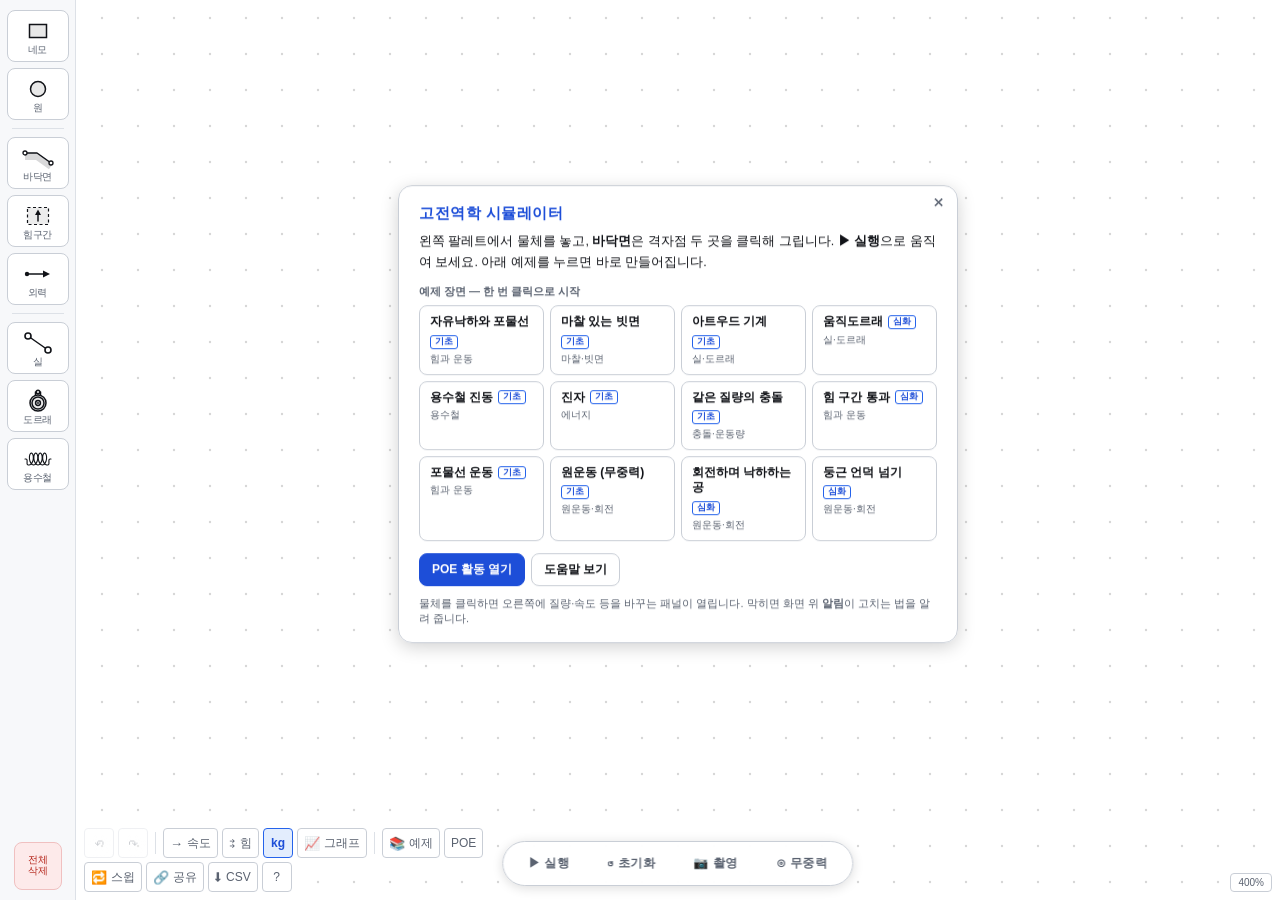
==== commit 19182734: "Feat: 바닥면 이음 클로소이드 다듬기 (온/오프 토글, 오목·볼록) + 둥근 언덕 장면·POE 2문항 - js/joints.js 신설: 두 직선 바닥면이 끝점을 공유하고 5°~" ====
--- a/index.html
+++ b/index.html
@@ -43,15 +43,15 @@
        스타일시트 (css/) — 링크 순서 = 캐스케이드 순서, responsive 는 마지막.
          ?v= 는 캐시 버스터 — 배포 때 날짜를 올리면 GitHub Pages 캐시가 갱신된다.
        ════════════════════════════════════════════════════════════════ -->
-  <link rel="stylesheet" href="css/tokens.css?v=20260908e">        <!-- 디자인 토큰 -->
-  <link rel="stylesheet" href="css/base.css?v=20260908e">          <!-- 리셋 · 레이아웃 -->
-  <link rel="stylesheet" href="css/sidebar.css?v=20260908e">       <!-- 팔레트 -->
-  <link rel="stylesheet" href="css/canvas.css?v=20260908e">        <!-- 캔버스 · 줌 · 실행 배지 · 배속 -->
-  <link rel="stylesheet" href="css/controls.css?v=20260908e">      <!-- 하단 pill · 툴바 -->
-  <link rel="stylesheet" href="css/panel.css?v=20260908e">         <!-- 속성 패널 -->
-  <link rel="stylesheet" href="css/modal.css?v=20260908e">         <!-- 키패드 · 확인 대화상자 -->
-  <link rel="stylesheet" href="css/overlays.css?v=20260908e">      <!-- 토스트 · 시작 카드 · 갤러리 · 상태 알림 · 도움말 -->
-  <link rel="stylesheet" href="css/responsive.css?v=20260908e">    <!-- 모바일 (≤480px) -->
+  <link rel="stylesheet" href="css/tokens.css?v=20260909a">        <!-- 디자인 토큰 -->
+  <link rel="stylesheet" href="css/base.css?v=20260909a">          <!-- 리셋 · 레이아웃 -->
+  <link rel="stylesheet" href="css/sidebar.css?v=20260909a">       <!-- 팔레트 -->
+  <link rel="stylesheet" href="css/canvas.css?v=20260909a">        <!-- 캔버스 · 줌 · 실행 배지 · 배속 -->
+  <link rel="stylesheet" href="css/controls.css?v=20260909a">      <!-- 하단 pill · 툴바 -->
+  <link rel="stylesheet" href="css/panel.css?v=20260909a">         <!-- 속성 패널 -->
+  <link rel="stylesheet" href="css/modal.css?v=20260909a">         <!-- 키패드 · 확인 대화상자 -->
+  <link rel="stylesheet" href="css/overlays.css?v=20260909a">      <!-- 토스트 · 시작 카드 · 갤러리 · 상태 알림 · 도움말 -->
+  <link rel="stylesheet" href="css/responsive.css?v=20260909a">    <!-- 모바일 (≤480px) -->
 </head>
 <body>
 
@@ -172,8 +172,8 @@
         <button class="tb-btn active" id="tb-labels" title="값 라벨(질량·k·힘) 표시/숨김 — 끄면 빈 문항 그림이 됩니다">kg</button>
         <button class="tb-btn" id="tb-graph"   title="시간 그래프 패널 (y·x·v·a·E – t) 열기/닫기"><span class="tb-ico">📈</span>그래프</button>
         <div class="tb-sep"></div>
-        <button class="tb-btn" id="tb-gallery" title="예제 장면 갤러리 — 대표 상황 11개를 한 번에 불러옵니다"><span class="tb-ico">📚</span>예제</button>
-        <button class="tb-btn" id="tb-poe"     title="예측·관찰·설명 (POE) — 오개념 진단 활동 32개 + 해설 11개">POE</button>
+        <button class="tb-btn" id="tb-gallery" title="예제 장면 갤러리 — 대표 상황 12개를 한 번에 불러옵니다"><span class="tb-ico">📚</span>예제</button>
+        <button class="tb-btn" id="tb-poe"     title="예측·관찰·설명 (POE) — 오개념 진단 활동 34개 + 해설 12개">POE</button>
         <button class="tb-btn" id="tb-sweep"   title="파라미터 스윕 — 변수 하나를 여러 값으로 자동 반복해 표·그래프로"><span class="tb-ico">🔁</span>스윕</button>
         <button class="tb-btn" id="tb-share"   title="공유 링크 복사 — 이 장면이 URL 에 담깁니다"><span class="tb-ico">🔗</span>공유</button>
         <button class="tb-btn" id="tb-csv"     title="실행 중 기록된 시계열(위치·속도·가속도·에너지)을 CSV 로 저장"><span class="tb-ico">⬇</span>CSV</button>
@@ -206,6 +206,7 @@
       <ul>
         <li>팔레트의 <b>네모 · 원</b>을 누르면 화면 가운데에 물체가 생깁니다. 끌어서 옮기고, 오른쪽 아래 점을 끌어 크기를 바꿉니다.</li>
         <li><b>바닥면</b>을 고른 뒤 격자점 두 곳을 클릭하면 선이 생깁니다. 왼쪽→오른쪽으로 그리면 윗면이 실체면입니다. 속성에서 곡선·마찰로 바꿀 수 있습니다.</li>
+        <li>두 바닥면이 끝점에서 만나면(5°~150°) 속성 패널에 <b>이음</b> 행이 생깁니다. <b>매끄럽게 ON</b> 이면 모서리가 클로소이드 곡선으로 다듬어져 구르는 공이 튀지 않습니다. 오목·볼록 모두 됩니다.</li>
         <li><b>실</b>을 고른 뒤 앵커(●) 두 곳을 차례로 클릭합니다. 도르래 가장자리에 걸면 도르래를 지나는 실이 됩니다.</li>
         <li>물체를 클릭하면 오른쪽 패널에 질량·초기 속도·반발계수가 나옵니다. 값을 누르면 키패드가 열립니다.</li>
         <li>물체를 <b>바닥면 근처로 끌면</b> 그 면에 자석처럼 얹히고 빗면이면 기울어집니다.</li>
@@ -221,11 +222,11 @@
       </table>
       <div class="hp-h">3. 툴바 (왼쪽 아래)</div>
       <table class="hp-t">
-        <tr><td>📚 예제</td><td>대표 상황 11개 — 빗면·아트우드·움직도르래·용수철·진자·충돌·힘구간·포물선·원운동·회전 낙하.</td></tr>
+        <tr><td>📚 예제</td><td>대표 상황 12개 — 빗면·아트우드·움직도르래·용수철·진자·충돌·힘구간·포물선·원운동·회전 낙하·둥근 언덕.</td></tr>
         <tr><td>→ 속도 · ⇉ 힘</td><td>속도 벡터 · 자유물체도(중력·수직항력·마찰력·장력·알짜힘).</td></tr>
         <tr><td>kg</td><td>값 라벨 켬/끔 — 끄고 촬영하면 값이 빠진 빈 문항 그림.</td></tr>
         <tr><td>📈 그래프</td><td>y·x·v·a·E – t 시간 그래프. 초기화 뒤 다시 실행하면 이전 실행이 점선으로 겹친다.</td></tr>
-        <tr><td>POE</td><td>예측 → 관찰 → 설명. 오개념 진단 32문항 + 장면 해설 11개. 결과 CSV.</td></tr>
+        <tr><td>POE</td><td>예측 → 관찰 → 설명. 오개념 진단 34문항 + 장면 해설 12개. 결과 CSV.</td></tr>
         <tr><td>🔁 스윕</td><td>변수 하나를 여러 값으로 자동 반복 → 표·그래프 (심화 탐구).</td></tr>
         <tr><td>🔗 공유</td><td>지금 장면을 링크로 복사. 붙여넣으면 그대로 열립니다.</td></tr>
         <tr><td>⬇ CSV</td><td>실행 중 기록된 시각·위치·속도·가속도·에너지를 표로 저장.</td></tr>
@@ -294,34 +295,35 @@
   <!-- ════════════════════════════════════════════════════════════════
        스크립트 (js/) — 클래식 스크립트, 선언 순서 = 의존 순서. 순서 변경 금지.
        ════════════════════════════════════════════════════════════════ -->
-  <script src="js/config.js?v=20260908e"></script>        <!-- CONFIG · VIEWPORT · STATE · DOM 참조 -->
-  <script src="js/events.js?v=20260908e"></script>        <!-- 이벤트 버스 -->
-  <script src="js/coords.js?v=20260908e"></script>        <!-- 좌표 변환 -->
-  <script src="js/svg-shapes.js?v=20260908e"></script>    <!-- 수능 작도 규격 도형 -->
-  <script src="js/canvas.js?v=20260908e"></script>        <!-- 캔버스 초기화 · 격자 -->
-  <script src="js/render.js?v=20260908e"></script>        <!-- 렌더 루프 -->
-  <script src="js/elements.js?v=20260908e"></script>      <!-- 요소 클래스 -->
-  <script src="js/hit-test.js?v=20260908e"></script>      <!-- 히트 테스트 -->
-  <script src="js/interaction.js?v=20260908e"></script>   <!-- 포인터 · 키보드 -->
-  <script src="js/ui-controls.js?v=20260908e"></script>   <!-- 팔레트 · 하단 버튼 · 배속 -->
-  <script src="js/physics.js?v=20260908e"></script>       <!-- 물리 · 검증 -->
-  <script src="js/series.js?v=20260908e"></script>        <!-- 시계열 기록 · CSV -->
-  <script src="js/overlay.js?v=20260908e"></script>       <!-- 속도·힘 벡터 · 잔상 궤적 오버레이 -->
-  <script src="js/capture.js?v=20260908e"></script>       <!-- SVG 촬영 -->
-  <script src="js/modal.js?v=20260908e"></script>         <!-- 키패드 · 확인 대화상자 -->
-  <script src="js/measure.js?v=20260908e"></script>       <!-- 측정값 (패널 하단, 실행 중 갱신) -->
-  <script src="js/panel.js?v=20260908e"></script>         <!-- 속성 패널 -->
-  <script src="js/history.js?v=20260908e"></script>       <!-- 실행취소 -->
-  <script src="js/scene.js?v=20260908e"></script>         <!-- 장면 직렬화 · DSL · 뷰 맞춤 -->
-  <script src="js/scenes.js?v=20260908e"></script>        <!-- 장면 갤러리 -->
-  <script src="js/share.js?v=20260908e"></script>         <!-- 공유 링크 -->
-  <script src="js/headless.js?v=20260908e"></script>      <!-- 화면 없이 장면 돌려 측정 -->
-  <script src="js/poe-data.js?v=20260908e"></script>      <!-- POE 활동 데이터 -->
-  <script src="js/poe.js?v=20260908e"></script>           <!-- POE 엔진 -->
-  <script src="js/sweep.js?v=20260908e"></script>         <!-- 파라미터 스윕 -->
-  <script src="js/graph.js?v=20260908e"></script>         <!-- 시간 그래프 패널 -->
-  <script src="js/toolbar.js?v=20260908e"></script>       <!-- 표시 토글 -->
-  <script src="js/guide.js?v=20260908e"></script>         <!-- 시작 카드 · 갤러리 · 상태 알림 · 도움말 · 토스트 -->
-  <script src="js/boot.js?v=20260908e"></script>          <!-- 부트스트랩 -->
+  <script src="js/config.js?v=20260909a"></script>        <!-- CONFIG · VIEWPORT · STATE · DOM 참조 -->
+  <script src="js/events.js?v=20260909a"></script>        <!-- 이벤트 버스 -->
+  <script src="js/coords.js?v=20260909a"></script>        <!-- 좌표 변환 -->
+  <script src="js/svg-shapes.js?v=20260909a"></script>    <!-- 수능 작도 규격 도형 -->
+  <script src="js/canvas.js?v=20260909a"></script>        <!-- 캔버스 초기화 · 격자 -->
+  <script src="js/render.js?v=20260909a"></script>        <!-- 렌더 루프 -->
+  <script src="js/elements.js?v=20260909a"></script>      <!-- 요소 클래스 -->
+  <script src="js/joints.js?v=20260909a"></script>        <!-- 바닥면 이음 클로소이드 다듬기 -->
+  <script src="js/hit-test.js?v=20260909a"></script>      <!-- 히트 테스트 -->
+  <script src="js/interaction.js?v=20260909a"></script>   <!-- 포인터 · 키보드 -->
+  <script src="js/ui-controls.js?v=20260909a"></script>   <!-- 팔레트 · 하단 버튼 · 배속 -->
+  <script src="js/physics.js?v=20260909a"></script>       <!-- 물리 · 검증 -->
+  <script src="js/series.js?v=20260909a"></script>        <!-- 시계열 기록 · CSV -->
+  <script src="js/overlay.js?v=20260909a"></script>       <!-- 속도·힘 벡터 · 잔상 궤적 오버레이 -->
+  <script src="js/capture.js?v=20260909a"></script>       <!-- SVG 촬영 -->
+  <script src="js/modal.js?v=20260909a"></script>         <!-- 키패드 · 확인 대화상자 -->
+  <script src="js/measure.js?v=20260909a"></script>       <!-- 측정값 (패널 하단, 실행 중 갱신) -->
+  <script src="js/panel.js?v=20260909a"></script>         <!-- 속성 패널 -->
+  <script src="js/history.js?v=20260909a"></script>       <!-- 실행취소 -->
+  <script src="js/scene.js?v=20260909a"></script>         <!-- 장면 직렬화 · DSL · 뷰 맞춤 -->
+  <script src="js/scenes.js?v=20260909a"></script>        <!-- 장면 갤러리 -->
+  <script src="js/share.js?v=20260909a"></script>         <!-- 공유 링크 -->
+  <script src="js/headless.js?v=20260909a"></script>      <!-- 화면 없이 장면 돌려 측정 -->
+  <script src="js/poe-data.js?v=20260909a"></script>      <!-- POE 활동 데이터 -->
+  <script src="js/poe.js?v=20260909a"></script>           <!-- POE 엔진 -->
+  <script src="js/sweep.js?v=20260909a"></script>         <!-- 파라미터 스윕 -->
+  <script src="js/graph.js?v=20260909a"></script>         <!-- 시간 그래프 패널 -->
+  <script src="js/toolbar.js?v=20260909a"></script>       <!-- 표시 토글 -->
+  <script src="js/guide.js?v=20260909a"></script>         <!-- 시작 카드 · 갤러리 · 상태 알림 · 도움말 · 토스트 -->
+  <script src="js/boot.js?v=20260909a"></script>          <!-- 부트스트랩 -->
 </body>
 </html>
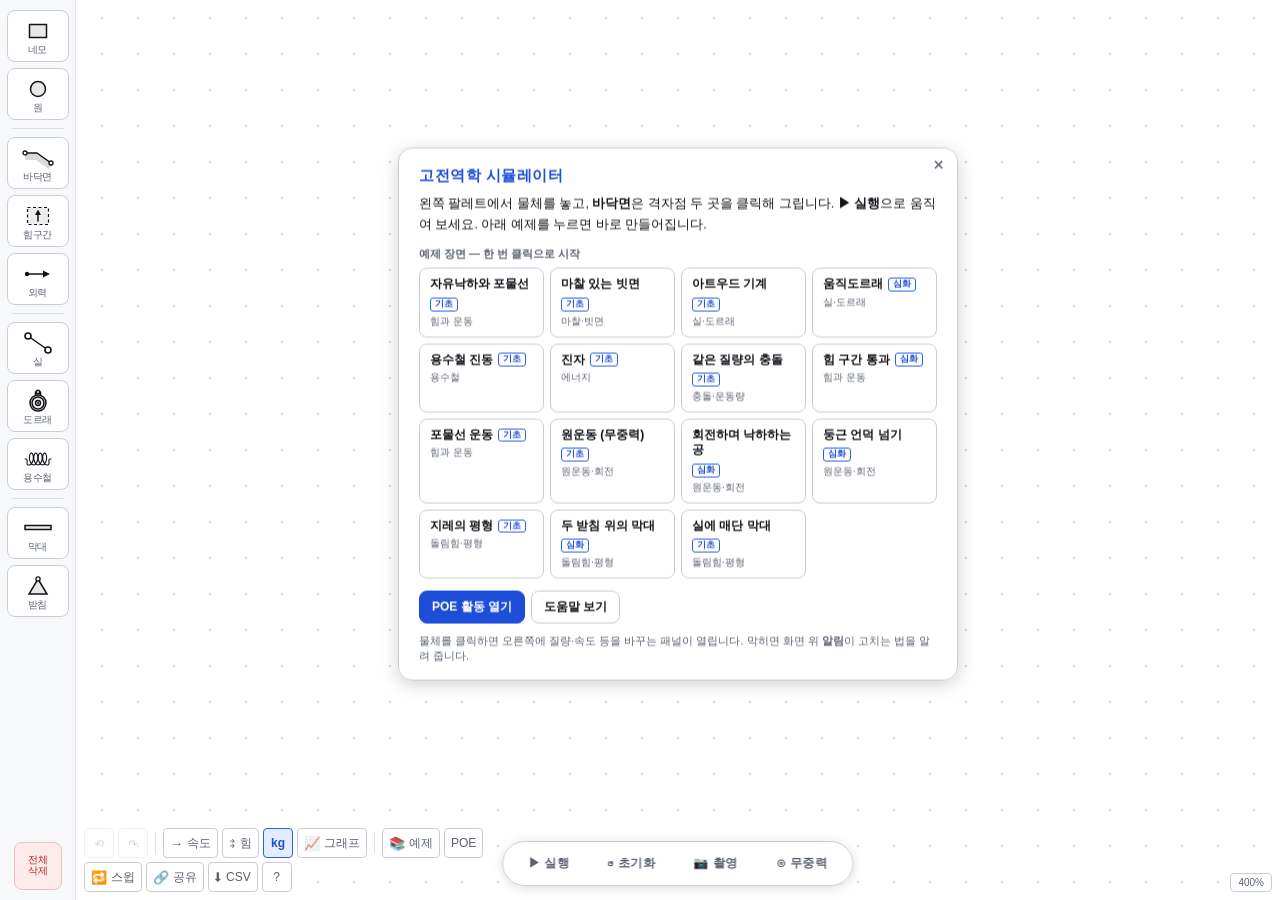
==== commit 234a3a6d: "Feat: 돌림힘 요소 — 막대(강체) · 받침(고정 핀 / 받치기만) + 지레·두 받침·매단 막대 장면, POE 6문항 요소 - 막대 RodBody: 길이·질량·초기 각도·눈금·" ====
--- a/index.html
+++ b/index.html
@@ -9,8 +9,8 @@
        문서 정보 (검색 결과 · 링크 미리보기 · 브라우저 탭)
          canonical/og:url 은 절대 URL 이어야 미리보기가 동작한다.
        ════════════════════════════════════════════════════════════════ -->
-  <meta name="description" content="캔버스에 물체·바닥면·빗면을 놓고 실·도르래·용수철·외력으로 이으면 중력·마찰·충돌·장력을 실시간으로 계산하는 2D 고전역학 시뮬레이터. 속도·힘 벡터와 시간 그래프, 예측·관찰·설명(POE) 활동, 수능 물리 문항 작도 규격 내보내기. 빌드 도구나 설치 없이 브라우저에서 바로 실행됩니다.">
-  <meta name="keywords" content="고전역학 시뮬레이터,물리 시뮬레이션,뉴턴 역학,중력,마찰력,충돌,장력,도르래,용수철,훅의 법칙,빗면,운동량,역학적 에너지,수능 물리,물리 교육">
+  <meta name="description" content="캔버스에 물체·바닥면·빗면·막대·받침을 놓고 실·도르래·용수철·외력으로 이으면 중력·마찰·충돌·장력을 실시간으로 계산하는 2D 고전역학 시뮬레이터. 속도·힘 벡터와 시간 그래프, 예측·관찰·설명(POE) 활동, 수능 물리 문항 작도 규격 내보내기. 빌드 도구나 설치 없이 브라우저에서 바로 실행됩니다.">
+  <meta name="keywords" content="고전역학 시뮬레이터,물리 시뮬레이션,뉴턴 역학,중력,마찰력,충돌,장력,도르래,용수철,훅의 법칙,빗면,돌림힘,지레,평형,운동량,역학적 에너지,수능 물리,물리 교육">
   <meta name="author" content="양세훈">
   <meta name="theme-color" content="#1d4ed8">
   <meta name="color-scheme" content="light">
@@ -43,15 +43,15 @@
        스타일시트 (css/) — 링크 순서 = 캐스케이드 순서, responsive 는 마지막.
          ?v= 는 캐시 버스터 — 배포 때 날짜를 올리면 GitHub Pages 캐시가 갱신된다.
        ════════════════════════════════════════════════════════════════ -->
-  <link rel="stylesheet" href="css/tokens.css?v=20260909a">        <!-- 디자인 토큰 -->
-  <link rel="stylesheet" href="css/base.css?v=20260909a">          <!-- 리셋 · 레이아웃 -->
-  <link rel="stylesheet" href="css/sidebar.css?v=20260909a">       <!-- 팔레트 -->
-  <link rel="stylesheet" href="css/canvas.css?v=20260909a">        <!-- 캔버스 · 줌 · 실행 배지 · 배속 -->
-  <link rel="stylesheet" href="css/controls.css?v=20260909a">      <!-- 하단 pill · 툴바 -->
-  <link rel="stylesheet" href="css/panel.css?v=20260909a">         <!-- 속성 패널 -->
-  <link rel="stylesheet" href="css/modal.css?v=20260909a">         <!-- 키패드 · 확인 대화상자 -->
-  <link rel="stylesheet" href="css/overlays.css?v=20260909a">      <!-- 토스트 · 시작 카드 · 갤러리 · 상태 알림 · 도움말 -->
-  <link rel="stylesheet" href="css/responsive.css?v=20260909a">    <!-- 모바일 (≤480px) -->
+  <link rel="stylesheet" href="css/tokens.css?v=20261001">        <!-- 디자인 토큰 -->
+  <link rel="stylesheet" href="css/base.css?v=20261001">          <!-- 리셋 · 레이아웃 -->
+  <link rel="stylesheet" href="css/sidebar.css?v=20261001">       <!-- 팔레트 -->
+  <link rel="stylesheet" href="css/canvas.css?v=20261001">        <!-- 캔버스 · 줌 · 실행 배지 · 배속 -->
+  <link rel="stylesheet" href="css/controls.css?v=20261001">      <!-- 하단 pill · 툴바 -->
+  <link rel="stylesheet" href="css/panel.css?v=20261001">         <!-- 속성 패널 -->
+  <link rel="stylesheet" href="css/modal.css?v=20261001">         <!-- 키패드 · 확인 대화상자 -->
+  <link rel="stylesheet" href="css/overlays.css?v=20261001">      <!-- 토스트 · 시작 카드 · 갤러리 · 상태 알림 · 도움말 -->
+  <link rel="stylesheet" href="css/responsive.css?v=20261001">    <!-- 모바일 (≤480px) -->
 </head>
 <body>
 
@@ -133,6 +133,22 @@
           <path class="coil" d="M 3 13 L 3.936 13 Q 5.08 13 5.08 14.144 L 5.08 17.856 Q 5.08 19 6.224 19 L 7.16 19 L 8.584 18.543 L 9.834 17.243 L 10.76 15.296 L 11.265 13 L 11.313 10.704 L 10.939 8.757 L 10.242 7.457 L 9.37 7 L 8.498 7.457 L 7.801 8.757 L 7.427 10.704 L 7.475 13 L 7.98 15.296 L 8.906 17.243 L 10.156 18.543 L 11.58 19 L 13.004 18.543 L 14.254 17.243 L 15.18 15.296 L 15.685 13 L 15.733 10.704 L 15.359 8.757 L 14.662 7.457 L 13.79 7 L 12.918 7.457 L 12.221 8.757 L 11.847 10.704 L 11.895 13 L 12.4 15.296 L 13.326 17.243 L 14.576 18.543 L 16 19 L 17.424 18.543 L 18.674 17.243 L 19.6 15.296 L 20.105 13 L 20.153 10.704 L 19.779 8.757 L 19.082 7.457 L 18.21 7 L 17.338 7.457 L 16.641 8.757 L 16.267 10.704 L 16.315 13 L 16.82 15.296 L 17.746 17.243 L 18.996 18.543 L 20.42 19 L 21.844 18.543 L 23.094 17.243 L 24.02 15.296 L 24.525 13 L 24.573 10.704 L 24.199 8.757 L 23.502 7.457 L 22.63 7 L 21.758 7.457 L 21.061 8.757 L 20.687 10.704 L 20.735 13 L 21.24 15.296 L 22.166 17.243 L 23.416 18.543 L 24.84 19 L 25.776 19 Q 26.92 19 26.92 17.856 L 26.92 14.144 Q 26.92 13 28.064 13 L 29 13"/>
         </svg>
         <span>용수철</span>
+      </div>
+
+      <div class="palette-separator"></div>
+
+      <div class="palette-item" data-type="rod" title="막대 추가 (돌림힘 — 양 끝을 끌어 길이·각도 조절)">
+        <svg viewBox="0 0 32 26" aria-hidden="true">
+          <path d="M3 10.5 H29 V14.5 H3 Z" class="fill"/>
+        </svg>
+        <span>막대</span>
+      </div>
+      <div class="palette-item" data-type="fulcrum" title="받침 추가 (꼭짓점에 막대를 올리면 받친다 · 고정하면 회전축)">
+        <svg viewBox="0 0 32 26" aria-hidden="true">
+          <path d="M16 6 L25 21 H7 Z" class="fill"/>
+          <circle cx="16" cy="6" r="2.1" class="dot"/>
+        </svg>
+        <span>받침</span>
       </div>
       <button id="btn-clear-all" class="sidebar-danger-btn" title="전체 삭제">전체<br>삭제</button>
     </div>
@@ -210,6 +226,7 @@
         <li><b>실</b>을 고른 뒤 앵커(●) 두 곳을 차례로 클릭합니다. 도르래 가장자리에 걸면 도르래를 지나는 실이 됩니다.</li>
         <li>물체를 클릭하면 오른쪽 패널에 질량·초기 속도·반발계수가 나옵니다. 값을 누르면 키패드가 열립니다.</li>
         <li>물체를 <b>바닥면 근처로 끌면</b> 그 면에 자석처럼 얹히고 빗면이면 기울어집니다.</li>
+        <li><b>막대 · 받침</b> (돌림힘): 받침을 바닥에 놓고 막대를 꼭짓점 위로 끌어 오면 중심선이 꼭짓점에 붙습니다. 막대 양 끝 점을 끌면 길이·각도가 바뀌고, 실은 막대 위 0.5 m 마다 걸 수 있습니다. 받침을 클릭해 <b>막대를 받침에 고정</b>을 켜면 회전축(핀), 끄면 받치기만 합니다(들림·미끄러짐·넘어짐).</li>
       </ul>
       <div class="hp-h">2. 실행</div>
       <table class="hp-t">
@@ -222,11 +239,11 @@
       </table>
       <div class="hp-h">3. 툴바 (왼쪽 아래)</div>
       <table class="hp-t">
-        <tr><td>📚 예제</td><td>대표 상황 12개 — 빗면·아트우드·움직도르래·용수철·진자·충돌·힘구간·포물선·원운동·회전 낙하·둥근 언덕.</td></tr>
-        <tr><td>→ 속도 · ⇉ 힘</td><td>속도 벡터 · 자유물체도(중력·수직항력·마찰력·장력·알짜힘).</td></tr>
+        <tr><td>📚 예제</td><td>대표 상황 15개 — 빗면·아트우드·움직도르래·용수철·진자·충돌·힘구간·포물선·원운동·회전 낙하·둥근 언덕·지레·두 받침 위 막대·매단 막대.</td></tr>
+        <tr><td>→ 속도 · ⇉ 힘</td><td>속도 벡터 · 자유물체도(중력·수직항력·마찰력·장력·알짜힘). 막대는 힘을 <b>작용점</b>에 그리고 받침 기준 Στ 를 적으며, 막대를 선택하면 받침에서 각 작용선까지의 팔이 보입니다. <b>화살표 길이 = 크기</b> — 힘은 가장 무거운 물체의 mg 가 3칸인 눈금(실행 중 고정), 속도는 1칸 = 2.5 m/s. 눈금은 화면 왼쪽 위에 적힙니다. 너무 긴 화살표는 8칸에서 잘라 // 표시.</td></tr>
         <tr><td>kg</td><td>값 라벨 켬/끔 — 끄고 촬영하면 값이 빠진 빈 문항 그림.</td></tr>
-        <tr><td>📈 그래프</td><td>y·x·v·a·E – t 시간 그래프. 초기화 뒤 다시 실행하면 이전 실행이 점선으로 겹친다.</td></tr>
-        <tr><td>POE</td><td>예측 → 관찰 → 설명. 오개념 진단 34문항 + 장면 해설 12개. 결과 CSV.</td></tr>
+        <tr><td>📈 그래프</td><td>y·x·v·a·E – t 시간 그래프 (막대가 있으면 θ–t). 초기화 뒤 다시 실행하면 이전 실행이 점선으로 겹친다.</td></tr>
+        <tr><td>POE</td><td>예측 → 관찰 → 설명. 오개념 진단 40문항 + 장면 해설 15개. 결과 CSV.</td></tr>
         <tr><td>🔁 스윕</td><td>변수 하나를 여러 값으로 자동 반복 → 표·그래프 (심화 탐구).</td></tr>
         <tr><td>🔗 공유</td><td>지금 장면을 링크로 복사. 붙여넣으면 그대로 열립니다.</td></tr>
         <tr><td>⬇ CSV</td><td>실행 중 기록된 시각·위치·속도·가속도·에너지를 표로 저장.</td></tr>
@@ -295,35 +312,36 @@
   <!-- ════════════════════════════════════════════════════════════════
        스크립트 (js/) — 클래식 스크립트, 선언 순서 = 의존 순서. 순서 변경 금지.
        ════════════════════════════════════════════════════════════════ -->
-  <script src="js/config.js?v=20260909a"></script>        <!-- CONFIG · VIEWPORT · STATE · DOM 참조 -->
-  <script src="js/events.js?v=20260909a"></script>        <!-- 이벤트 버스 -->
-  <script src="js/coords.js?v=20260909a"></script>        <!-- 좌표 변환 -->
-  <script src="js/svg-shapes.js?v=20260909a"></script>    <!-- 수능 작도 규격 도형 -->
-  <script src="js/canvas.js?v=20260909a"></script>        <!-- 캔버스 초기화 · 격자 -->
-  <script src="js/render.js?v=20260909a"></script>        <!-- 렌더 루프 -->
-  <script src="js/elements.js?v=20260909a"></script>      <!-- 요소 클래스 -->
-  <script src="js/joints.js?v=20260909a"></script>        <!-- 바닥면 이음 클로소이드 다듬기 -->
-  <script src="js/hit-test.js?v=20260909a"></script>      <!-- 히트 테스트 -->
-  <script src="js/interaction.js?v=20260909a"></script>   <!-- 포인터 · 키보드 -->
-  <script src="js/ui-controls.js?v=20260909a"></script>   <!-- 팔레트 · 하단 버튼 · 배속 -->
-  <script src="js/physics.js?v=20260909a"></script>       <!-- 물리 · 검증 -->
-  <script src="js/series.js?v=20260909a"></script>        <!-- 시계열 기록 · CSV -->
-  <script src="js/overlay.js?v=20260909a"></script>       <!-- 속도·힘 벡터 · 잔상 궤적 오버레이 -->
-  <script src="js/capture.js?v=20260909a"></script>       <!-- SVG 촬영 -->
-  <script src="js/modal.js?v=20260909a"></script>         <!-- 키패드 · 확인 대화상자 -->
-  <script src="js/measure.js?v=20260909a"></script>       <!-- 측정값 (패널 하단, 실행 중 갱신) -->
-  <script src="js/panel.js?v=20260909a"></script>         <!-- 속성 패널 -->
-  <script src="js/history.js?v=20260909a"></script>       <!-- 실행취소 -->
-  <script src="js/scene.js?v=20260909a"></script>         <!-- 장면 직렬화 · DSL · 뷰 맞춤 -->
-  <script src="js/scenes.js?v=20260909a"></script>        <!-- 장면 갤러리 -->
-  <script src="js/share.js?v=20260909a"></script>         <!-- 공유 링크 -->
-  <script src="js/headless.js?v=20260909a"></script>      <!-- 화면 없이 장면 돌려 측정 -->
-  <script src="js/poe-data.js?v=20260909a"></script>      <!-- POE 활동 데이터 -->
-  <script src="js/poe.js?v=20260909a"></script>           <!-- POE 엔진 -->
-  <script src="js/sweep.js?v=20260909a"></script>         <!-- 파라미터 스윕 -->
-  <script src="js/graph.js?v=20260909a"></script>         <!-- 시간 그래프 패널 -->
-  <script src="js/toolbar.js?v=20260909a"></script>       <!-- 표시 토글 -->
-  <script src="js/guide.js?v=20260909a"></script>         <!-- 시작 카드 · 갤러리 · 상태 알림 · 도움말 · 토스트 -->
-  <script src="js/boot.js?v=20260909a"></script>          <!-- 부트스트랩 -->
+  <script src="js/config.js?v=20261001"></script>        <!-- CONFIG · VIEWPORT · STATE · DOM 참조 -->
+  <script src="js/events.js?v=20261001"></script>        <!-- 이벤트 버스 -->
+  <script src="js/coords.js?v=20261001"></script>        <!-- 좌표 변환 -->
+  <script src="js/svg-shapes.js?v=20261001"></script>    <!-- 수능 작도 규격 도형 -->
+  <script src="js/canvas.js?v=20261001"></script>        <!-- 캔버스 초기화 · 격자 -->
+  <script src="js/render.js?v=20261001"></script>        <!-- 렌더 루프 -->
+  <script src="js/elements.js?v=20261001"></script>      <!-- 요소 클래스 -->
+  <script src="js/joints.js?v=20261001"></script>        <!-- 바닥면 이음 클로소이드 다듬기 -->
+  <script src="js/hit-test.js?v=20261001"></script>      <!-- 히트 테스트 -->
+  <script src="js/interaction.js?v=20261001"></script>   <!-- 포인터 · 키보드 -->
+  <script src="js/ui-controls.js?v=20261001"></script>   <!-- 팔레트 · 하단 버튼 · 배속 -->
+  <script src="js/physics.js?v=20261001"></script>       <!-- 물리 · 검증 -->
+  <script src="js/rod-physics.js?v=20261001"></script>   <!-- 막대(강체) · 받침 · 막대에 건 실 -->
+  <script src="js/series.js?v=20261001"></script>        <!-- 시계열 기록 · CSV -->
+  <script src="js/overlay.js?v=20261001"></script>       <!-- 속도·힘 벡터 · 잔상 궤적 오버레이 -->
+  <script src="js/capture.js?v=20261001"></script>       <!-- SVG 촬영 -->
+  <script src="js/modal.js?v=20261001"></script>         <!-- 키패드 · 확인 대화상자 -->
+  <script src="js/measure.js?v=20261001"></script>       <!-- 측정값 (패널 하단, 실행 중 갱신) -->
+  <script src="js/panel.js?v=20261001"></script>         <!-- 속성 패널 -->
+  <script src="js/history.js?v=20261001"></script>       <!-- 실행취소 -->
+  <script src="js/scene.js?v=20261001"></script>         <!-- 장면 직렬화 · DSL · 뷰 맞춤 -->
+  <script src="js/scenes.js?v=20261001"></script>        <!-- 장면 갤러리 -->
+  <script src="js/share.js?v=20261001"></script>         <!-- 공유 링크 -->
+  <script src="js/headless.js?v=20261001"></script>      <!-- 화면 없이 장면 돌려 측정 -->
+  <script src="js/poe-data.js?v=20261001"></script>      <!-- POE 활동 데이터 -->
+  <script src="js/poe.js?v=20261001"></script>           <!-- POE 엔진 -->
+  <script src="js/sweep.js?v=20261001"></script>         <!-- 파라미터 스윕 -->
+  <script src="js/graph.js?v=20261001"></script>         <!-- 시간 그래프 패널 -->
+  <script src="js/toolbar.js?v=20261001"></script>       <!-- 표시 토글 -->
+  <script src="js/guide.js?v=20261001"></script>         <!-- 시작 카드 · 갤러리 · 상태 알림 · 도움말 · 토스트 -->
+  <script src="js/boot.js?v=20261001"></script>          <!-- 부트스트랩 -->
 </body>
 </html>
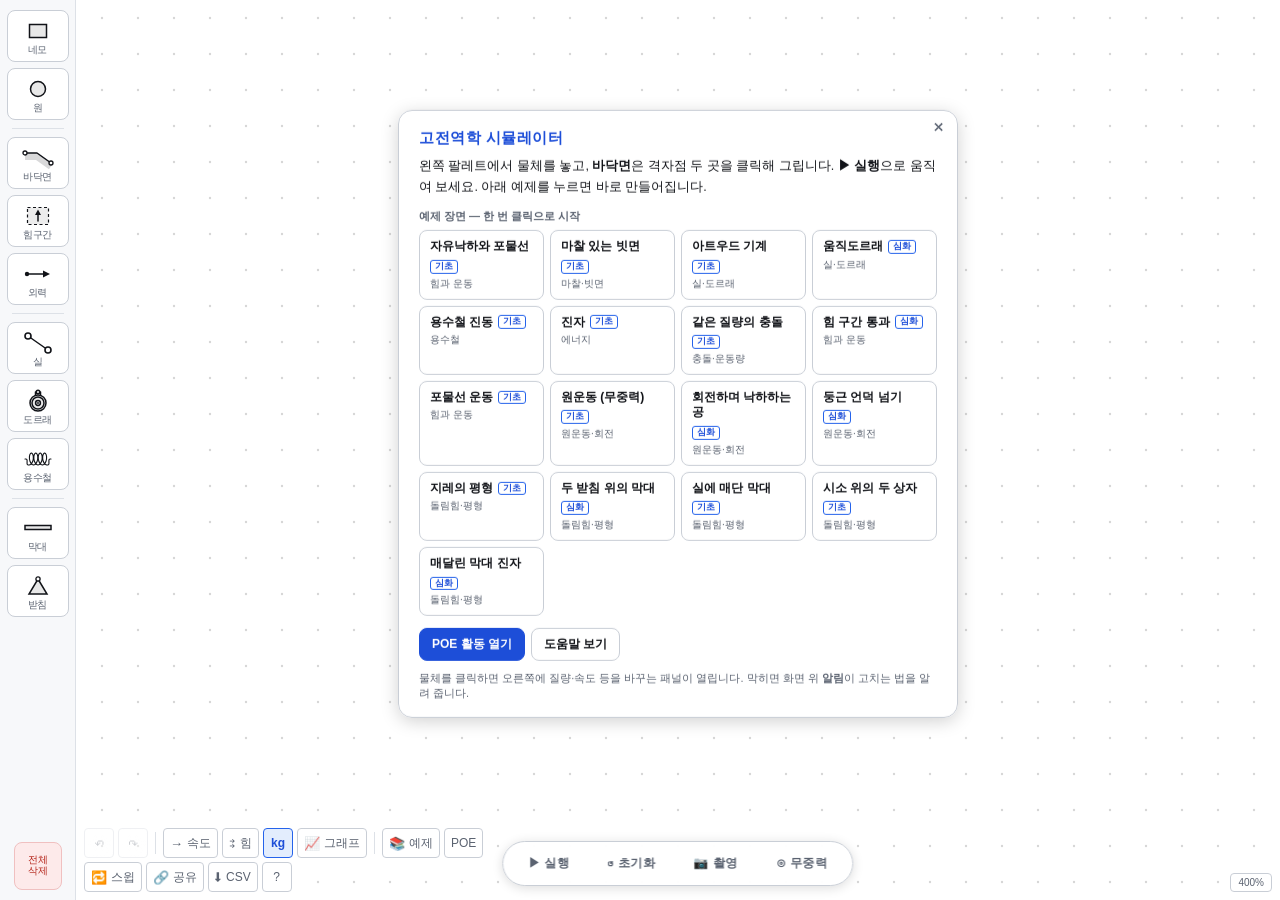
==== commit 29e6ad13: "Feat: 돌림힘 2단계 — 막대 위 물체 · 외력 · 용수철 · 고정 도르래 · 거꾸로 받침 · 질량중심 + 시소·막대 진자 막대에 잇는 요소 - 막대 위 네모·원: 끌어 올리면" ====
--- a/index.html
+++ b/index.html
@@ -226,7 +226,8 @@
         <li><b>실</b>을 고른 뒤 앵커(●) 두 곳을 차례로 클릭합니다. 도르래 가장자리에 걸면 도르래를 지나는 실이 됩니다.</li>
         <li>물체를 클릭하면 오른쪽 패널에 질량·초기 속도·반발계수가 나옵니다. 값을 누르면 키패드가 열립니다.</li>
         <li>물체를 <b>바닥면 근처로 끌면</b> 그 면에 자석처럼 얹히고 빗면이면 기울어집니다.</li>
-        <li><b>막대 · 받침</b> (돌림힘): 받침을 바닥에 놓고 막대를 꼭짓점 위로 끌어 오면 중심선이 꼭짓점에 붙습니다. 막대 양 끝 점을 끌면 길이·각도가 바뀌고, 실은 막대 위 0.5 m 마다 걸 수 있습니다. 받침을 클릭해 <b>막대를 받침에 고정</b>을 켜면 회전축(핀), 끄면 받치기만 합니다(들림·미끄러짐·넘어짐).</li>
+        <li><b>막대 · 받침</b> (돌림힘): 받침을 바닥에 놓고 막대를 꼭짓점 위로 끌어 오면 중심선이 꼭짓점에 붙습니다. 막대 양 끝 점을 끌면 길이·각도가 바뀌고, 실은 막대 위 0.5 m 마다 걸 수 있습니다. 받침을 클릭해 <b>막대를 받침에 고정</b>을 켜면 회전축(핀), 끄면 받치기만 합니다(들림·미끄러짐·넘어짐). <b>거꾸로</b>를 켜면 천장에 매단 회전축이 됩니다.</li>
+        <li>막대에는 네모·원을 <b>끌어 올려 얹거나</b>, 실로 물체·천장·외력·고정 도르래를 잇거나, 세로 용수철 끝을 막대 면에 대어 체결할 수 있습니다. 속성에서 <b>질량중심</b> 위치를 바꾸면 균일하지 않은 막대가 됩니다.</li>
       </ul>
       <div class="hp-h">2. 실행</div>
       <table class="hp-t">
@@ -239,11 +240,11 @@
       </table>
       <div class="hp-h">3. 툴바 (왼쪽 아래)</div>
       <table class="hp-t">
-        <tr><td>📚 예제</td><td>대표 상황 15개 — 빗면·아트우드·움직도르래·용수철·진자·충돌·힘구간·포물선·원운동·회전 낙하·둥근 언덕·지레·두 받침 위 막대·매단 막대.</td></tr>
+        <tr><td>📚 예제</td><td>대표 상황 17개 — 빗면·아트우드·움직도르래·용수철·진자·충돌·힘구간·포물선·원운동·회전 낙하·둥근 언덕·지레·두 받침 위 막대·매단 막대·시소 위 상자·막대 진자.</td></tr>
         <tr><td>→ 속도 · ⇉ 힘</td><td>속도 벡터 · 자유물체도(중력·수직항력·마찰력·장력·알짜힘). 막대는 힘을 <b>작용점</b>에 그리고 받침 기준 Στ 를 적으며, 막대를 선택하면 받침에서 각 작용선까지의 팔이 보입니다. <b>화살표 길이 = 크기</b> — 힘은 가장 무거운 물체의 mg 가 3칸인 눈금(실행 중 고정), 속도는 1칸 = 2.5 m/s. 눈금은 화면 왼쪽 위에 적힙니다. 너무 긴 화살표는 8칸에서 잘라 // 표시.</td></tr>
         <tr><td>kg</td><td>값 라벨 켬/끔 — 끄고 촬영하면 값이 빠진 빈 문항 그림.</td></tr>
         <tr><td>📈 그래프</td><td>y·x·v·a·E – t 시간 그래프 (막대가 있으면 θ–t). 초기화 뒤 다시 실행하면 이전 실행이 점선으로 겹친다.</td></tr>
-        <tr><td>POE</td><td>예측 → 관찰 → 설명. 오개념 진단 40문항 + 장면 해설 15개. 결과 CSV.</td></tr>
+        <tr><td>POE</td><td>예측 → 관찰 → 설명. 오개념 진단 42문항 + 장면 해설 17개. 결과 CSV.</td></tr>
         <tr><td>🔁 스윕</td><td>변수 하나를 여러 값으로 자동 반복 → 표·그래프 (심화 탐구).</td></tr>
         <tr><td>🔗 공유</td><td>지금 장면을 링크로 복사. 붙여넣으면 그대로 열립니다.</td></tr>
         <tr><td>⬇ CSV</td><td>실행 중 기록된 시각·위치·속도·가속도·에너지를 표로 저장.</td></tr>
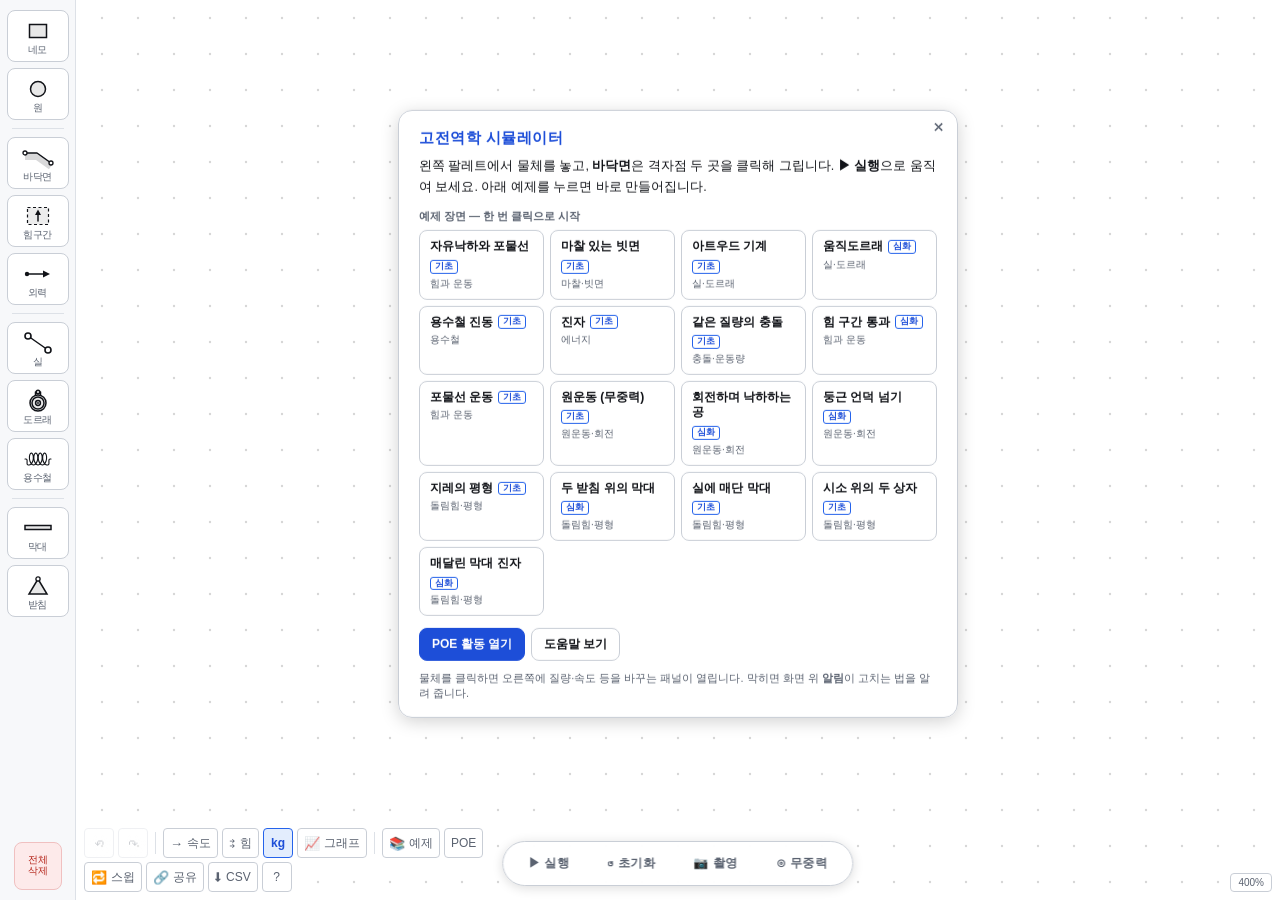
==== commit 4b173608: "Feat: 돌림힘 3단계 — 막대 실 네트워크(움직도르래·직렬 도르래) · 막대와 함께 기우는 상자 · 막대 끝 가로 용수철 - 막대 실 네트워크 rodRopeNetwork: 막대" ====
--- a/index.html
+++ b/index.html
@@ -227,7 +227,7 @@
         <li>물체를 클릭하면 오른쪽 패널에 질량·초기 속도·반발계수가 나옵니다. 값을 누르면 키패드가 열립니다.</li>
         <li>물체를 <b>바닥면 근처로 끌면</b> 그 면에 자석처럼 얹히고 빗면이면 기울어집니다.</li>
         <li><b>막대 · 받침</b> (돌림힘): 받침을 바닥에 놓고 막대를 꼭짓점 위로 끌어 오면 중심선이 꼭짓점에 붙습니다. 막대 양 끝 점을 끌면 길이·각도가 바뀌고, 실은 막대 위 0.5 m 마다 걸 수 있습니다. 받침을 클릭해 <b>막대를 받침에 고정</b>을 켜면 회전축(핀), 끄면 받치기만 합니다(들림·미끄러짐·넘어짐). <b>거꾸로</b>를 켜면 천장에 매단 회전축이 됩니다.</li>
-        <li>막대에는 네모·원을 <b>끌어 올려 얹거나</b>, 실로 물체·천장·외력·고정 도르래를 잇거나, 세로 용수철 끝을 막대 면에 대어 체결할 수 있습니다. 속성에서 <b>질량중심</b> 위치를 바꾸면 균일하지 않은 막대가 됩니다.</li>
+        <li>막대에는 네모·원을 <b>끌어 올려 얹거나</b>(상자는 막대와 함께 기웁니다), 실로 물체·천장·외력·도르래(고정·움직·여러 개)를 잇거나, 용수철 끝을 막대 면(세로)이나 막대 끝(가로)에 대어 체결할 수 있습니다. 속성에서 <b>질량중심</b> 위치를 바꾸면 균일하지 않은 막대가 됩니다.</li>
       </ul>
       <div class="hp-h">2. 실행</div>
       <table class="hp-t">
